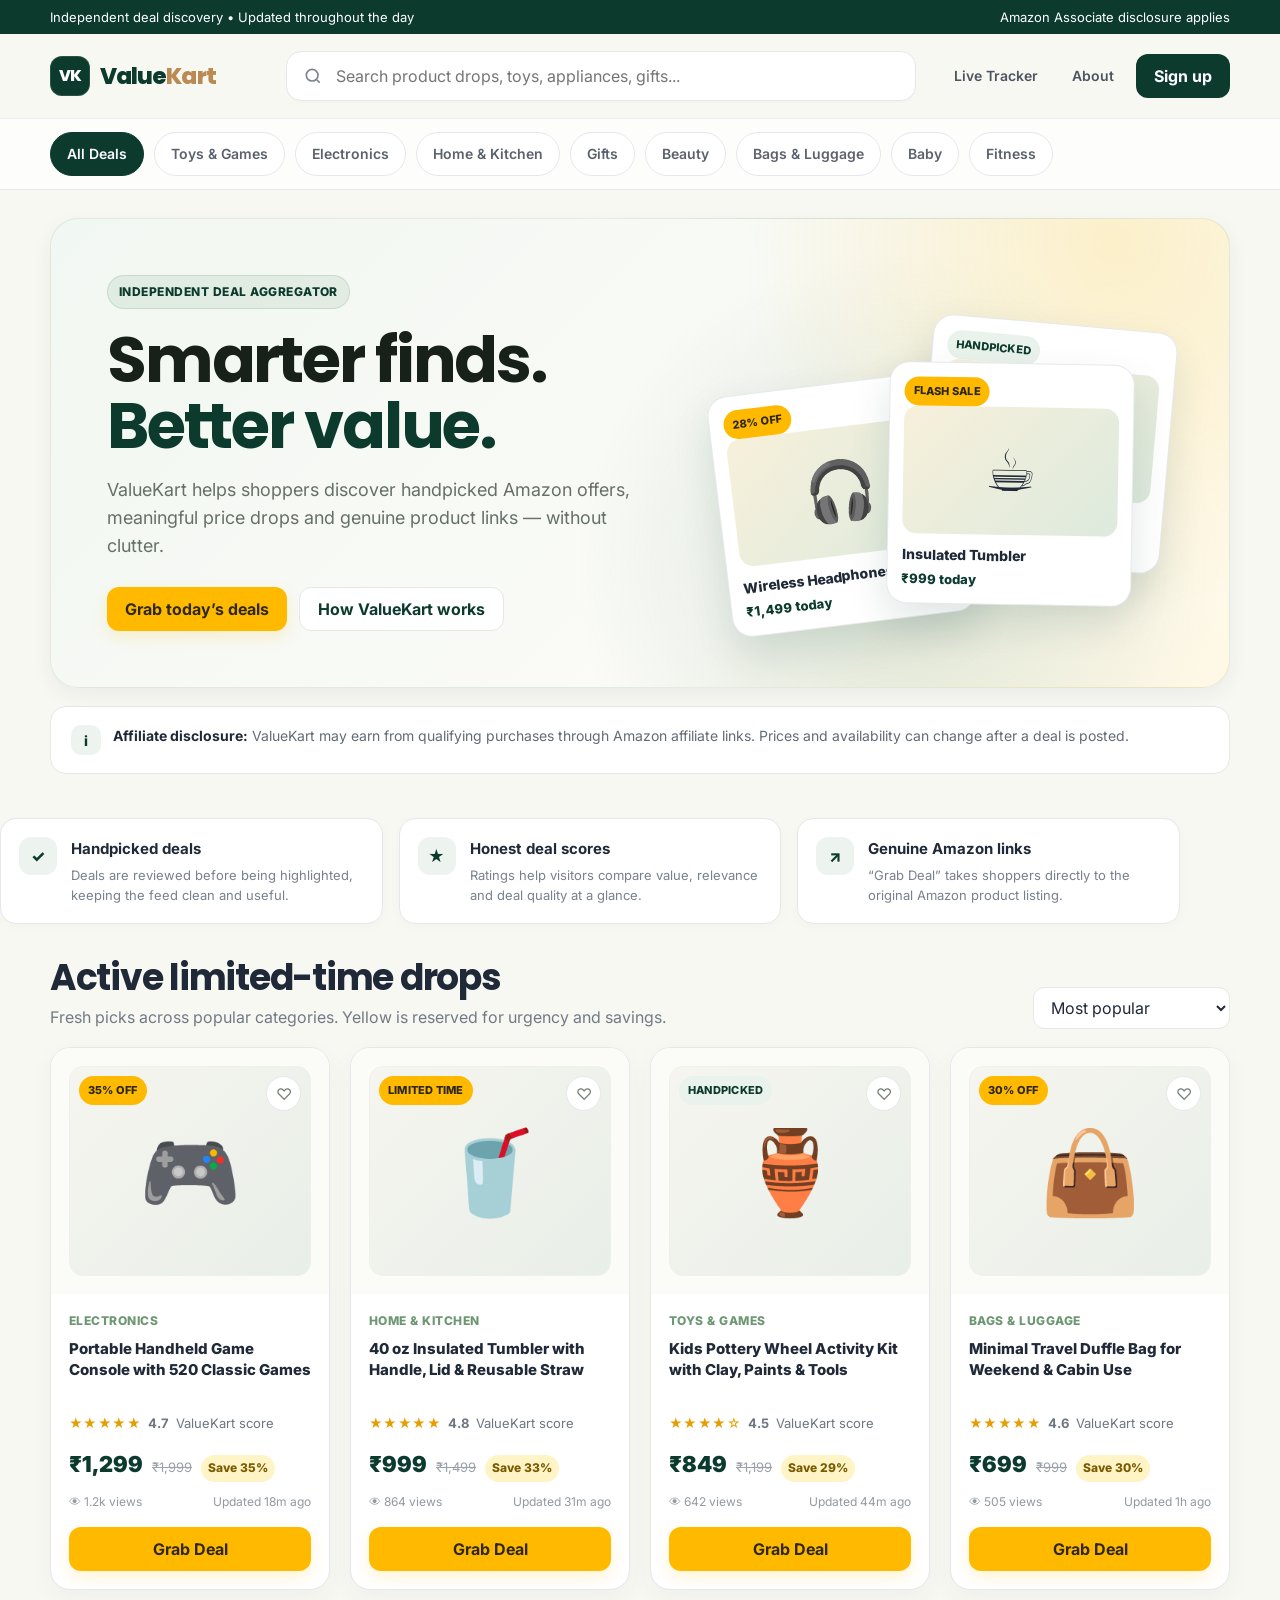
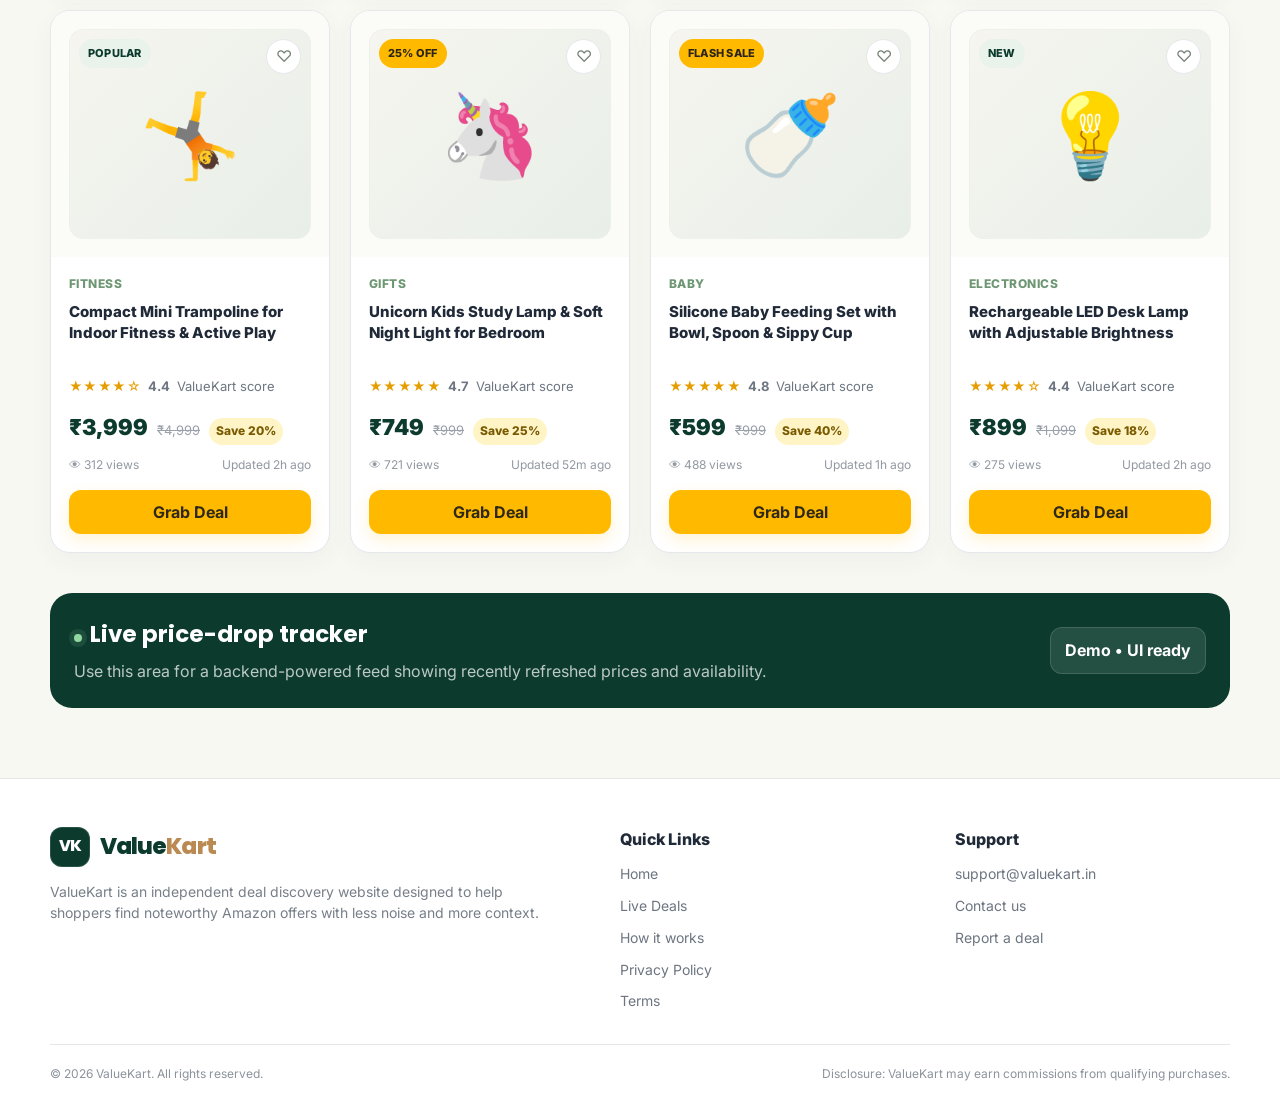
==== index.html @ 0e27daf6 "Add files via upload" ====
<!doctype html>
<html lang="en">
<head>
  <meta charset="utf-8" />
  <meta name="viewport" content="width=device-width, initial-scale=1" />
  <meta name="description" content="ValueKart surfaces handpicked Amazon deals, genuine links and clean price-drop discovery." />
  <title>ValueKart — Handpicked Amazon Deals</title>
  <link rel="stylesheet" href="styles.css" />
</head>
<body>
  <div class="topbar">
    <div class="container topbar-inner">
      <span>Independent deal discovery • Updated throughout the day</span>
      <span class="desktop-only">Amazon Associate disclosure applies</span>
    </div>
  </div>

  <header class="site-header">
    <div class="container header-main">
      <a class="logo" href="index.html" aria-label="ValueKart home">
        <span class="logo-mark">VK</span>
        <span class="logo-text">Value<span>Kart</span></span>
      </a>

      <div class="search-wrap">
        <svg width="20" height="20" viewBox="0 0 24 24" fill="none" stroke="currentColor" stroke-width="2"><circle cx="11" cy="11" r="7"></circle><path d="m20 20-3.5-3.5"></path></svg>
        <input id="dealSearch" class="search-input" placeholder="Search product drops, toys, appliances, gifts..." aria-label="Search deals" />
      </div>

      <nav class="header-actions" aria-label="Primary">
        <a class="nav-link" href="#deals">Live Tracker</a>
        <a class="nav-link" href="#footer">About</a>
        <button class="btn btn-primary" data-toast="Account features can be connected to your backend later.">Sign up</button>
      </nav>
    </div>

    <div class="category-strip">
      <div class="container category-scroll" id="categoryStrip">
        <button class="category-chip active" data-category="all">All Deals</button>
        <button class="category-chip" data-category="toys">Toys & Games</button>
        <button class="category-chip" data-category="electronics">Electronics</button>
        <button class="category-chip" data-category="home">Home & Kitchen</button>
        <button class="category-chip" data-category="gifts">Gifts</button>
        <button class="category-chip" data-category="beauty">Beauty</button>
        <button class="category-chip" data-category="bags">Bags & Luggage</button>
        <button class="category-chip" data-category="baby">Baby</button>
        <button class="category-chip" data-category="fitness">Fitness</button>
      </div>
    </div>
  </header>

  <main>
    <section class="hero">
      <div class="container">
        <div class="hero-card">
          <div>
            <span class="eyebrow">Independent deal aggregator</span>
            <h1>Smarter finds. <span class="accent-word">Better value.</span></h1>
            <p>ValueKart helps shoppers discover handpicked Amazon offers, meaningful price drops and genuine product links — without clutter.</p>
            <div class="hero-actions">
              <a class="btn btn-accent" href="#deals">Grab today’s deals</a>
              <a class="btn btn-outline" href="#how">How ValueKart works</a>
            </div>
          </div>
          <div class="hero-visual" aria-hidden="true">
            <div class="deal-stack">
              <div class="mini-card"><span class="badge badge-accent">28% off</span><div class="mini-art">🎧</div><div class="mini-title">Wireless Headphones</div><div class="mini-price">₹1,499 today</div></div>
              <div class="mini-card"><span class="badge badge-green">Handpicked</span><div class="mini-art">🧸</div><div class="mini-title">Kids Activity Toy</div><div class="mini-price">₹799 today</div></div>
              <div class="mini-card"><span class="badge badge-accent">Flash Sale</span><div class="mini-art">☕</div><div class="mini-title">Insulated Tumbler</div><div class="mini-price">₹999 today</div></div>
            </div>
          </div>
        </div>

        <div class="disclosure">
          <div class="disclosure-icon">i</div>
          <div><strong>Affiliate disclosure:</strong> ValueKart may earn from qualifying purchases through Amazon affiliate links. Prices and availability can change after a deal is posted.</div>
        </div>
      </div>
    </section>

    <section id="how" class="container trust-grid">
      <article class="trust-card"><div class="trust-icon">✓</div><div><h3>Handpicked deals</h3><p>Deals are reviewed before being highlighted, keeping the feed clean and useful.</p></div></article>
      <article class="trust-card"><div class="trust-icon">★</div><div><h3>Honest deal scores</h3><p>Ratings help visitors compare value, relevance and deal quality at a glance.</p></div></article>
      <article class="trust-card"><div class="trust-icon">↗</div><div><h3>Genuine Amazon links</h3><p>“Grab Deal” takes shoppers directly to the original Amazon product listing.</p></div></article>
    </section>

    <section id="deals" class="container">
      <div class="section-head">
        <div><h2 class="section-title">Active limited-time drops</h2><p class="section-subtitle">Fresh picks across popular categories. Yellow is reserved for urgency and savings.</p></div>
        <div class="toolbar">
          <select id="sortDeals" class="select" aria-label="Sort deals">
            <option value="popular">Most popular</option>
            <option value="discount">Biggest discount</option>
            <option value="low">Price: low to high</option>
          </select>
        </div>
      </div>

      <div class="deals-grid" id="dealGrid">
        <article class="deal-card" data-title="Portable Handheld Game Console 520 Games" data-category="electronics toys" data-price="1299" data-discount="35" data-popular="99">
          <div class="card-media"><div class="product-art">🎮</div><div class="card-badges"><span class="badge badge-accent">35% off</span></div><button class="favorite" aria-label="Save deal">♡</button></div>
          <div class="card-body"><span class="card-category">Electronics</span><div class="card-title">Portable Handheld Game Console with 520 Classic Games</div><div class="rating"><span class="stars">★★★★★</span><strong>4.7</strong><span>ValueKart score</span></div><div class="price-row"><span class="price">₹1,299</span><span class="mrp">₹1,999</span><span class="discount">Save 35%</span></div><div class="meta-row"><span>👁 1.2k views</span><span>Updated 18m ago</span></div><a class="btn btn-accent" href="deal.html?product=console">Grab Deal</a></div>
        </article>

        <article class="deal-card" data-title="40 oz Insulated Tumbler with Straw" data-category="home gifts" data-price="999" data-discount="33" data-popular="92">
          <div class="card-media"><div class="product-art">🥤</div><div class="card-badges"><span class="badge badge-accent">Limited Time</span></div><button class="favorite" aria-label="Save deal">♡</button></div>
          <div class="card-body"><span class="card-category">Home & Kitchen</span><div class="card-title">40 oz Insulated Tumbler with Handle, Lid & Reusable Straw</div><div class="rating"><span class="stars">★★★★★</span><strong>4.8</strong><span>ValueKart score</span></div><div class="price-row"><span class="price">₹999</span><span class="mrp">₹1,499</span><span class="discount">Save 33%</span></div><div class="meta-row"><span>👁 864 views</span><span>Updated 31m ago</span></div><a class="btn btn-accent" href="deal.html?product=tumbler">Grab Deal</a></div>
        </article>

        <article class="deal-card" data-title="Kids Pottery Wheel Activity Kit" data-category="toys gifts" data-price="849" data-discount="29" data-popular="88">
          <div class="card-media"><div class="product-art">🏺</div><div class="card-badges"><span class="badge badge-green">Handpicked</span></div><button class="favorite" aria-label="Save deal">♡</button></div>
          <div class="card-body"><span class="card-category">Toys & Games</span><div class="card-title">Kids Pottery Wheel Activity Kit with Clay, Paints & Tools</div><div class="rating"><span class="stars">★★★★☆</span><strong>4.5</strong><span>ValueKart score</span></div><div class="price-row"><span class="price">₹849</span><span class="mrp">₹1,199</span><span class="discount">Save 29%</span></div><div class="meta-row"><span>👁 642 views</span><span>Updated 44m ago</span></div><a class="btn btn-accent" href="deal.html?product=pottery">Grab Deal</a></div>
        </article>

        <article class="deal-card" data-title="Travel Duffle Bag Weekend Cabin Bag" data-category="bags gifts" data-price="699" data-discount="30" data-popular="81">
          <div class="card-media"><div class="product-art">👜</div><div class="card-badges"><span class="badge badge-accent">30% off</span></div><button class="favorite" aria-label="Save deal">♡</button></div>
          <div class="card-body"><span class="card-category">Bags & Luggage</span><div class="card-title">Minimal Travel Duffle Bag for Weekend & Cabin Use</div><div class="rating"><span class="stars">★★★★★</span><strong>4.6</strong><span>ValueKart score</span></div><div class="price-row"><span class="price">₹699</span><span class="mrp">₹999</span><span class="discount">Save 30%</span></div><div class="meta-row"><span>👁 505 views</span><span>Updated 1h ago</span></div><a class="btn btn-accent" href="deal.html?product=bag">Grab Deal</a></div>
        </article>

        <article class="deal-card" data-title="Mini Trampoline Fitness Jump" data-category="fitness toys" data-price="3999" data-discount="20" data-popular="75">
          <div class="card-media"><div class="product-art">🤸</div><div class="card-badges"><span class="badge badge-green">Popular</span></div><button class="favorite" aria-label="Save deal">♡</button></div>
          <div class="card-body"><span class="card-category">Fitness</span><div class="card-title">Compact Mini Trampoline for Indoor Fitness & Active Play</div><div class="rating"><span class="stars">★★★★☆</span><strong>4.4</strong><span>ValueKart score</span></div><div class="price-row"><span class="price">₹3,999</span><span class="mrp">₹4,999</span><span class="discount">Save 20%</span></div><div class="meta-row"><span>👁 312 views</span><span>Updated 2h ago</span></div><a class="btn btn-accent" href="deal.html?product=trampoline">Grab Deal</a></div>
        </article>

        <article class="deal-card" data-title="Unicorn Study Lamp Night Light" data-category="toys gifts home" data-price="749" data-discount="25" data-popular="87">
          <div class="card-media"><div class="product-art">🦄</div><div class="card-badges"><span class="badge badge-accent">25% off</span></div><button class="favorite" aria-label="Save deal">♡</button></div>
          <div class="card-body"><span class="card-category">Gifts</span><div class="card-title">Unicorn Kids Study Lamp & Soft Night Light for Bedroom</div><div class="rating"><span class="stars">★★★★★</span><strong>4.7</strong><span>ValueKart score</span></div><div class="price-row"><span class="price">₹749</span><span class="mrp">₹999</span><span class="discount">Save 25%</span></div><div class="meta-row"><span>👁 721 views</span><span>Updated 52m ago</span></div><a class="btn btn-accent" href="deal.html?product=lamp">Grab Deal</a></div>
        </article>

        <article class="deal-card" data-title="Baby Feeding Set Silicone" data-category="baby home" data-price="599" data-discount="40" data-popular="84">
          <div class="card-media"><div class="product-art">🍼</div><div class="card-badges"><span class="badge badge-accent">Flash Sale</span></div><button class="favorite" aria-label="Save deal">♡</button></div>
          <div class="card-body"><span class="card-category">Baby</span><div class="card-title">Silicone Baby Feeding Set with Bowl, Spoon & Sippy Cup</div><div class="rating"><span class="stars">★★★★★</span><strong>4.8</strong><span>ValueKart score</span></div><div class="price-row"><span class="price">₹599</span><span class="mrp">₹999</span><span class="discount">Save 40%</span></div><div class="meta-row"><span>👁 488 views</span><span>Updated 1h ago</span></div><a class="btn btn-accent" href="deal.html?product=baby">Grab Deal</a></div>
        </article>

        <article class="deal-card" data-title="Rechargeable Desk Lamp" data-category="electronics home" data-price="899" data-discount="18" data-popular="69">
          <div class="card-media"><div class="product-art">💡</div><div class="card-badges"><span class="badge badge-green">New</span></div><button class="favorite" aria-label="Save deal">♡</button></div>
          <div class="card-body"><span class="card-category">Electronics</span><div class="card-title">Rechargeable LED Desk Lamp with Adjustable Brightness</div><div class="rating"><span class="stars">★★★★☆</span><strong>4.4</strong><span>ValueKart score</span></div><div class="price-row"><span class="price">₹899</span><span class="mrp">₹1,099</span><span class="discount">Save 18%</span></div><div class="meta-row"><span>👁 275 views</span><span>Updated 2h ago</span></div><a class="btn btn-accent" href="deal.html?product=lamp2">Grab Deal</a></div>
        </article>
      </div>

      <div id="emptyState" style="display:none;padding:42px 0;text-align:center;color:#7a838e;">No matching deals found. Try a different keyword or category.</div>

      <div class="live-strip">
        <div><h3><span class="pulse"></span>Live price-drop tracker</h3><p>Use this area for a backend-powered feed showing recently refreshed prices and availability.</p></div>
        <span class="live-pill">Demo • UI ready</span>
      </div>
    </section>
  </main>

  <footer id="footer">
    <div class="container">
      <div class="footer-grid">
        <div><a class="logo" href="index.html"><span class="logo-mark">VK</span><span class="logo-text">Value<span>Kart</span></span></a><p class="footer-copy">ValueKart is an independent deal discovery website designed to help shoppers find noteworthy Amazon offers with less noise and more context.</p></div>
        <div><div class="footer-title">Quick Links</div><div class="footer-links"><a href="index.html">Home</a><a href="#deals">Live Deals</a><a href="#how">How it works</a><a href="#">Privacy Policy</a><a href="#">Terms</a></div></div>
        <div><div class="footer-title">Support</div><div class="footer-links"><a href="mailto:support@valuekart.in">support@valuekart.in</a><a href="#">Contact us</a><a href="#">Report a deal</a></div></div>
      </div>
      <div class="footer-bottom"><span>© 2026 ValueKart. All rights reserved.</span><span>Disclosure: ValueKart may earn commissions from qualifying purchases.</span></div>
    </div>
  </footer>

  <div class="toast" id="toast"></div>
  <script src="script.js"></script>
</body>
</html>
---- styles.css ----
@import url('https://fonts.googleapis.com/css2?family=Inter:wght@400;500;600;700&family=Poppins:wght@600;700;800&display=swap');

:root {
  --primary: #0C3B2E;
  --secondary: #6D9773;
  --accent: #FFBA00;
  --support: #BB8A52;
  --bg: #F8F8F3;
  --card: #FFFFFF;
  --text: #1F2937;
  --muted: #667085;
  --border: #E5E7EB;
  --shadow: 0 14px 36px rgba(12,59,46,.08);
  --shadow-sm: 0 7px 20px rgba(12,59,46,.06);
  --radius: 16px;
  --button-radius: 12px;
}

* { box-sizing: border-box; }
html { scroll-behavior: smooth; }
body {
  margin: 0;
  background: var(--bg);
  color: var(--text);
  font-family: Inter, system-ui, -apple-system, BlinkMacSystemFont, "Segoe UI", sans-serif;
  line-height: 1.55;
}

img { max-width: 100%; display: block; }
a { color: inherit; text-decoration: none; }
button, input, select { font: inherit; }

.container { width: min(1180px, calc(100% - 40px)); margin: 0 auto; }

.topbar {
  background: var(--primary);
  color: white;
  font-size: 13px;
}
.topbar-inner { min-height: 34px; display: flex; align-items: center; justify-content: space-between; gap: 16px; }
.topbar a { opacity: .9; }

.site-header {
  position: sticky;
  top: 0;
  z-index: 40;
  background: rgba(248,248,243,.93);
  backdrop-filter: blur(16px);
  border-bottom: 1px solid rgba(229,231,235,.85);
}
.header-main {
  min-height: 84px;
  display: grid;
  grid-template-columns: 210px 1fr auto;
  gap: 26px;
  align-items: center;
}
.logo { display: inline-flex; align-items: center; gap: 10px; }
.logo-mark {
  width: 40px; height: 40px; border-radius: 12px; background: var(--primary); color: white;
  display: grid; place-items: center; font-family: Poppins, sans-serif; font-weight: 800; letter-spacing: -.04em;
  box-shadow: inset 0 0 0 1px rgba(255,255,255,.12);
}
.logo-text { font: 800 23px/1 Poppins, sans-serif; color: var(--primary); letter-spacing: -.04em; }
.logo-text span { color: var(--support); }

.search-wrap { position: relative; }
.search-wrap svg { position: absolute; left: 17px; top: 50%; transform: translateY(-50%); color: #7c838d; }
.search-input {
  width: 100%; height: 50px; border: 1px solid var(--border); border-radius: 15px; background: #fff;
  padding: 0 18px 0 49px; outline: none; color: var(--text); transition: .2s ease;
  box-shadow: 0 2px 0 rgba(12,59,46,.01);
}
.search-input:focus { border-color: rgba(109,151,115,.65); box-shadow: 0 0 0 4px rgba(109,151,115,.12); }
.header-actions { display: flex; align-items: center; gap: 10px; }
.nav-link { padding: 10px 12px; color: #4d5561; font-weight: 600; font-size: 14px; border-radius: 10px; }
.nav-link:hover { background: white; color: var(--primary); }
.btn { border: 0; cursor: pointer; border-radius: var(--button-radius); min-height: 44px; padding: 0 18px; font-weight: 700; display: inline-flex; align-items: center; justify-content: center; gap: 9px; transition: .2s ease; }
.btn-primary { background: var(--primary); color: white; }
.btn-primary:hover { transform: translateY(-1px); background: #082f24; }
.btn-accent { background: var(--accent); color: #2f2817; box-shadow: 0 6px 16px rgba(255,186,0,.18); }
.btn-accent:hover { transform: translateY(-1px); filter: brightness(.98); }
.btn-soft { background: #eef3ef; color: var(--primary); }
.btn-outline { background: white; color: var(--primary); border: 1px solid var(--border); }

.category-strip { border-top: 1px solid rgba(229,231,235,.65); background: rgba(255,255,255,.7); }
.category-scroll { display: flex; gap: 10px; overflow-x: auto; padding: 13px 0; scrollbar-width: none; }
.category-scroll::-webkit-scrollbar { display: none; }
.category-chip {
  white-space: nowrap; border: 1px solid var(--border); background: white; color: #5b626d;
  padding: 10px 16px; border-radius: 999px; font-weight: 600; font-size: 14px;
}
.category-chip.active, .category-chip:hover { background: var(--primary); color: white; border-color: var(--primary); }

main { padding-bottom: 70px; }
.hero { padding: 28px 0 18px; }
.hero-card {
  position: relative; overflow: hidden; border-radius: 28px; min-height: 390px; padding: 56px;
  display: grid; grid-template-columns: 1.06fr .94fr; gap: 50px; align-items: center;
  background:
    radial-gradient(circle at 90% 5%, rgba(255,186,0,.18), transparent 32%),
    radial-gradient(circle at 72% 75%, rgba(109,151,115,.22), transparent 35%),
    linear-gradient(135deg, #f1f7f2 0%, #fbfbf7 65%, #fff8e5 100%);
  border: 1px solid rgba(109,151,115,.15);
  box-shadow: var(--shadow-sm);
}
.eyebrow { display: inline-flex; align-items: center; gap: 8px; color: var(--primary); background: rgba(109,151,115,.13); border: 1px solid rgba(109,151,115,.22); padding: 7px 11px; border-radius: 999px; font-weight: 800; font-size: 12px; letter-spacing: .04em; text-transform: uppercase; }
.hero h1, .detail-title, .section-title { font-family: Poppins, sans-serif; letter-spacing: -.035em; }
.hero h1 { font-size: clamp(38px, 5vw, 66px); line-height: 1.02; margin: 18px 0 18px; color: #172019; }
.hero h1 .accent-word { color: var(--primary); }
.hero p { max-width: 660px; font-size: 18px; color: #667069; margin: 0; }
.hero-actions { display: flex; gap: 12px; margin-top: 28px; flex-wrap: wrap; }
.hero-visual { position: relative; min-height: 280px; }
.deal-stack { position: absolute; inset: 10px 0 0 20px; }
.mini-card {
  position: absolute; width: 245px; background: white; border-radius: 20px; padding: 14px; box-shadow: 0 18px 40px rgba(12,59,46,.12); border: 1px solid rgba(229,231,235,.9);
}
.mini-card:nth-child(1) { transform: rotate(-7deg); left: 4px; top: 60px; }
.mini-card:nth-child(2) { transform: rotate(5deg); right: 4px; top: 0; }
.mini-card:nth-child(3) { transform: rotate(1deg); right: 40px; bottom: -12px; }
.mini-art { height: 128px; border-radius: 14px; background: linear-gradient(135deg,#f7f0db,#ddeadd); display: grid; place-items: center; font-size: 58px; }
.mini-title { font-weight: 800; margin: 10px 0 3px; font-size: 14px; }
.mini-price { font-size: 13px; color: var(--primary); font-weight: 800; }
.badge { display: inline-flex; align-items: center; justify-content: center; border-radius: 999px; padding: 6px 9px; font-size: 11px; font-weight: 800; text-transform: uppercase; letter-spacing: .02em; }
.badge-accent { background: var(--accent); color: #2d2616; }
.badge-green { background: #e9f2eb; color: var(--primary); }
.badge-brown { background: #f4eadf; color: #744c24; }

.disclosure { margin-top: 18px; border: 1px solid var(--border); background: #fff; border-radius: var(--radius); padding: 18px 20px; display: flex; gap: 12px; align-items: flex-start; color: #626b76; font-size: 14px; }
.disclosure strong { color: var(--text); }
.disclosure-icon { flex: 0 0 30px; width: 30px; height: 30px; border-radius: 10px; display: grid; place-items: center; background: #edf3ee; color: var(--primary); font-weight: 800; }

.trust-grid { display: grid; grid-template-columns: repeat(3,1fr); gap: 16px; margin: 26px 0 30px; }
.trust-card { background: #fff; border: 1px solid var(--border); border-radius: var(--radius); padding: 18px; display: flex; gap: 14px; align-items: flex-start; box-shadow: 0 3px 12px rgba(12,59,46,.025); }
.trust-icon { width: 38px; height: 38px; border-radius: 12px; background: #edf3ee; color: var(--primary); display: grid; place-items: center; flex: 0 0 38px; font-weight: 800; }
.trust-card h3 { margin: 0 0 4px; font-size: 15px; }
.trust-card p { margin: 0; color: #78818d; font-size: 13px; }

.section-head { display: flex; align-items: flex-end; justify-content: space-between; gap: 20px; margin: 34px 0 18px; }
.section-title { margin: 0; font-size: clamp(27px,3vw,36px); line-height: 1.1; }
.section-subtitle { margin: 7px 0 0; color: #717a85; }
.toolbar { display: flex; gap: 10px; align-items: center; flex-wrap: wrap; }
.select { height: 42px; border: 1px solid var(--border); background: #fff; color: var(--text); border-radius: 11px; padding: 0 34px 0 13px; }

.deals-grid { display: grid; grid-template-columns: repeat(4, minmax(0,1fr)); gap: 20px; }
.deal-card { background: #fff; border: 1px solid var(--border); border-radius: 20px; overflow: hidden; box-shadow: 0 8px 24px rgba(12,59,46,.045); transition: .2s ease; display: flex; flex-direction: column; }
.deal-card:hover { transform: translateY(-4px); box-shadow: var(--shadow); }
.card-media { position: relative; padding: 18px; background: #fbfbf8; }
.product-art { height: 210px; border-radius: 14px; display: grid; place-items: center; font-size: 82px; background: linear-gradient(135deg,#f6f5ef,#e8efe8); border: 1px solid #eef0ea; }
.card-badges { position: absolute; left: 28px; top: 28px; display: flex; gap: 7px; }
.favorite { position: absolute; right: 28px; top: 28px; width: 35px; height: 35px; background: white; border: 1px solid var(--border); border-radius: 999px; display: grid; place-items: center; cursor: pointer; color: #748076; }
.favorite.active { color: #a44; background: #fff8f8; }
.card-body { padding: 18px; display: flex; flex-direction: column; flex: 1; }
.card-category { color: var(--secondary); font-size: 12px; font-weight: 800; text-transform: uppercase; letter-spacing: .04em; }
.card-title { font-weight: 800; font-size: 15px; line-height: 1.4; margin: 7px 0 12px; min-height: 63px; }
.rating { display: flex; gap: 7px; align-items: center; color: #6d7681; font-size: 13px; }
.stars { color: #e59d00; letter-spacing: .03em; }
.price-row { display: flex; align-items: baseline; gap: 9px; margin-top: 14px; }
.price { font-size: 22px; font-weight: 900; color: var(--primary); }
.mrp { text-decoration: line-through; color: #9aa1aa; font-size: 13px; }
.discount { color: #7a5a00; font-weight: 800; font-size: 12px; background: #fff4c5; padding: 4px 7px; border-radius: 999px; }
.meta-row { display: flex; align-items: center; justify-content: space-between; color: #9299a2; font-size: 12px; margin: 11px 0 16px; }
.card-body .btn { margin-top: auto; width: 100%; }

.live-strip { margin-top: 40px; border-radius: 22px; padding: 24px; background: var(--primary); color: white; display: grid; grid-template-columns: 1fr auto; gap: 20px; align-items: center; }
.live-strip h3 { margin: 0 0 6px; font-family: Poppins, sans-serif; font-size: 23px; }
.live-strip p { margin: 0; color: rgba(255,255,255,.72); }
.live-pill { background: rgba(255,255,255,.1); border: 1px solid rgba(255,255,255,.14); padding: 10px 14px; border-radius: 12px; font-weight: 700; }
.pulse { display:inline-block; width: 8px; height: 8px; border-radius:50%; background:#92d7a1; margin-right:8px; box-shadow: 0 0 0 5px rgba(146,215,161,.12); }

footer { background: #fff; border-top: 1px solid var(--border); padding: 48px 0 28px; }
.footer-grid { display: grid; grid-template-columns: 1.3fr .7fr .7fr; gap: 60px; }
.footer-copy { color: #777f89; font-size: 14px; max-width: 550px; }
.footer-title { font-weight: 800; margin-bottom: 12px; }
.footer-links { display: grid; gap: 10px; color: #6c7580; font-size: 14px; }
.footer-bottom { border-top: 1px solid var(--border); margin-top: 32px; padding-top: 20px; color: #8c939c; font-size: 12px; display:flex; justify-content:space-between; gap: 20px; flex-wrap:wrap; }

/* Detail page */
.breadcrumbs { padding: 24px 0 8px; color:#7b848f; font-size:13px; }
.detail-layout { display: grid; grid-template-columns: minmax(0,.94fr) minmax(0,1.06fr); gap: 50px; align-items: start; padding: 20px 0 50px; }
.detail-gallery { background:#fff; border:1px solid var(--border); border-radius:24px; padding:24px; box-shadow: var(--shadow-sm); position: sticky; top: 112px; }
.detail-art { height: 500px; border-radius: 18px; display:grid; place-items:center; font-size:150px; background: linear-gradient(135deg,#f5f1e6,#e4eee4); }
.thumb-row { display:flex; gap:10px; margin-top:12px; }
.thumb { width:70px; height:70px; border-radius:12px; background:#f6f7f3; border:1px solid var(--border); display:grid; place-items:center; font-size:28px; cursor:pointer; }
.thumb.active { border-color:var(--secondary); box-shadow: 0 0 0 3px rgba(109,151,115,.12); }
.detail-meta { color:#7f8791; font-size:13px; display:flex; gap:14px; flex-wrap:wrap; }
.detail-title { font-size: clamp(34px,4.2vw,54px); line-height:1.08; margin:12px 0 14px; }
.detail-rating { display:flex; align-items:center; gap:10px; padding-bottom:18px; border-bottom:1px solid var(--border); }
.price-box { margin:22px 0; padding:20px; border-radius:16px; background:#fff; border:1px solid var(--border); }
.price-main { display:flex; gap:12px; align-items:baseline; flex-wrap:wrap; }
.price-main .price { font-size:32px; }
.deal-note { margin-top:10px; color:#6a737e; font-size:14px; }
.detail-actions { display:grid; grid-template-columns:1fr 54px; gap:12px; }
.detail-actions .btn { min-height:54px; font-size:16px; }
.share-row { display:flex; gap:10px; flex-wrap:wrap; margin-top:18px; }
.share-btn { border:1px solid var(--border); background:#fff; border-radius:999px; padding:9px 13px; cursor:pointer; font-weight:700; color:#59626d; }
.share-btn:hover { border-color:#cbd2d8; color:var(--primary); }
.detail-trust { display:grid; grid-template-columns:repeat(3,1fr); gap:10px; margin-top:22px; }
.detail-trust > div { border:1px solid var(--border); border-radius:14px; padding:13px; background:#fff; font-size:13px; font-weight:700; color:#4f5b55; }
.detail-description { margin-top:30px; padding-top:24px; border-top:1px solid var(--border); }
.detail-description h3 { font-family:Poppins,sans-serif; margin:0 0 10px; }
.detail-description ul { padding-left:20px; color:#5e6772; }

.toast { position: fixed; left:50%; bottom:26px; transform:translate(-50%,20px); background:#15251f; color:#fff; padding:12px 16px; border-radius:12px; opacity:0; pointer-events:none; transition:.25s ease; z-index:90; box-shadow:var(--shadow); font-size:14px; }
.toast.show { opacity:1; transform:translate(-50%,0); }

@media (max-width: 1000px) {
  .header-main { grid-template-columns: 180px 1fr; }
  .header-actions { grid-column: 1 / -1; justify-content:flex-end; display:none; }
  .hero-card { grid-template-columns:1fr; padding:42px; }
  .hero-visual { min-height:250px; }
  .deals-grid { grid-template-columns:repeat(2,1fr); }
  .detail-layout { grid-template-columns:1fr; }
  .detail-gallery { position:static; }
}
@media (max-width: 720px) {
  .container { width:min(100% - 24px,1180px); }
  .topbar-inner { justify-content:center; text-align:center; }
  .topbar .desktop-only { display:none; }
  .header-main { grid-template-columns:1fr; gap:12px; padding:14px 0; }
  .logo { justify-content:center; }
  .hero-card { padding:28px 22px; border-radius:22px; }
  .hero h1 { font-size:42px; }
  .hero p { font-size:16px; }
  .hero-visual { min-height:320px; }
  .mini-card { width:210px; }
  .mini-card:nth-child(1) { left:0; top:90px; }
  .mini-card:nth-child(2) { right:0; }
  .mini-card:nth-child(3) { right:14px; bottom:0; }
  .trust-grid { grid-template-columns:1fr; }
  .section-head { align-items:flex-start; flex-direction:column; }
  .deals-grid { grid-template-columns:1fr; }
  .live-strip { grid-template-columns:1fr; }
  .footer-grid { grid-template-columns:1fr; gap:28px; }
  .detail-art { height:360px; font-size:110px; }
  .detail-title { font-size:38px; }
  .detail-trust { grid-template-columns:1fr; }
}
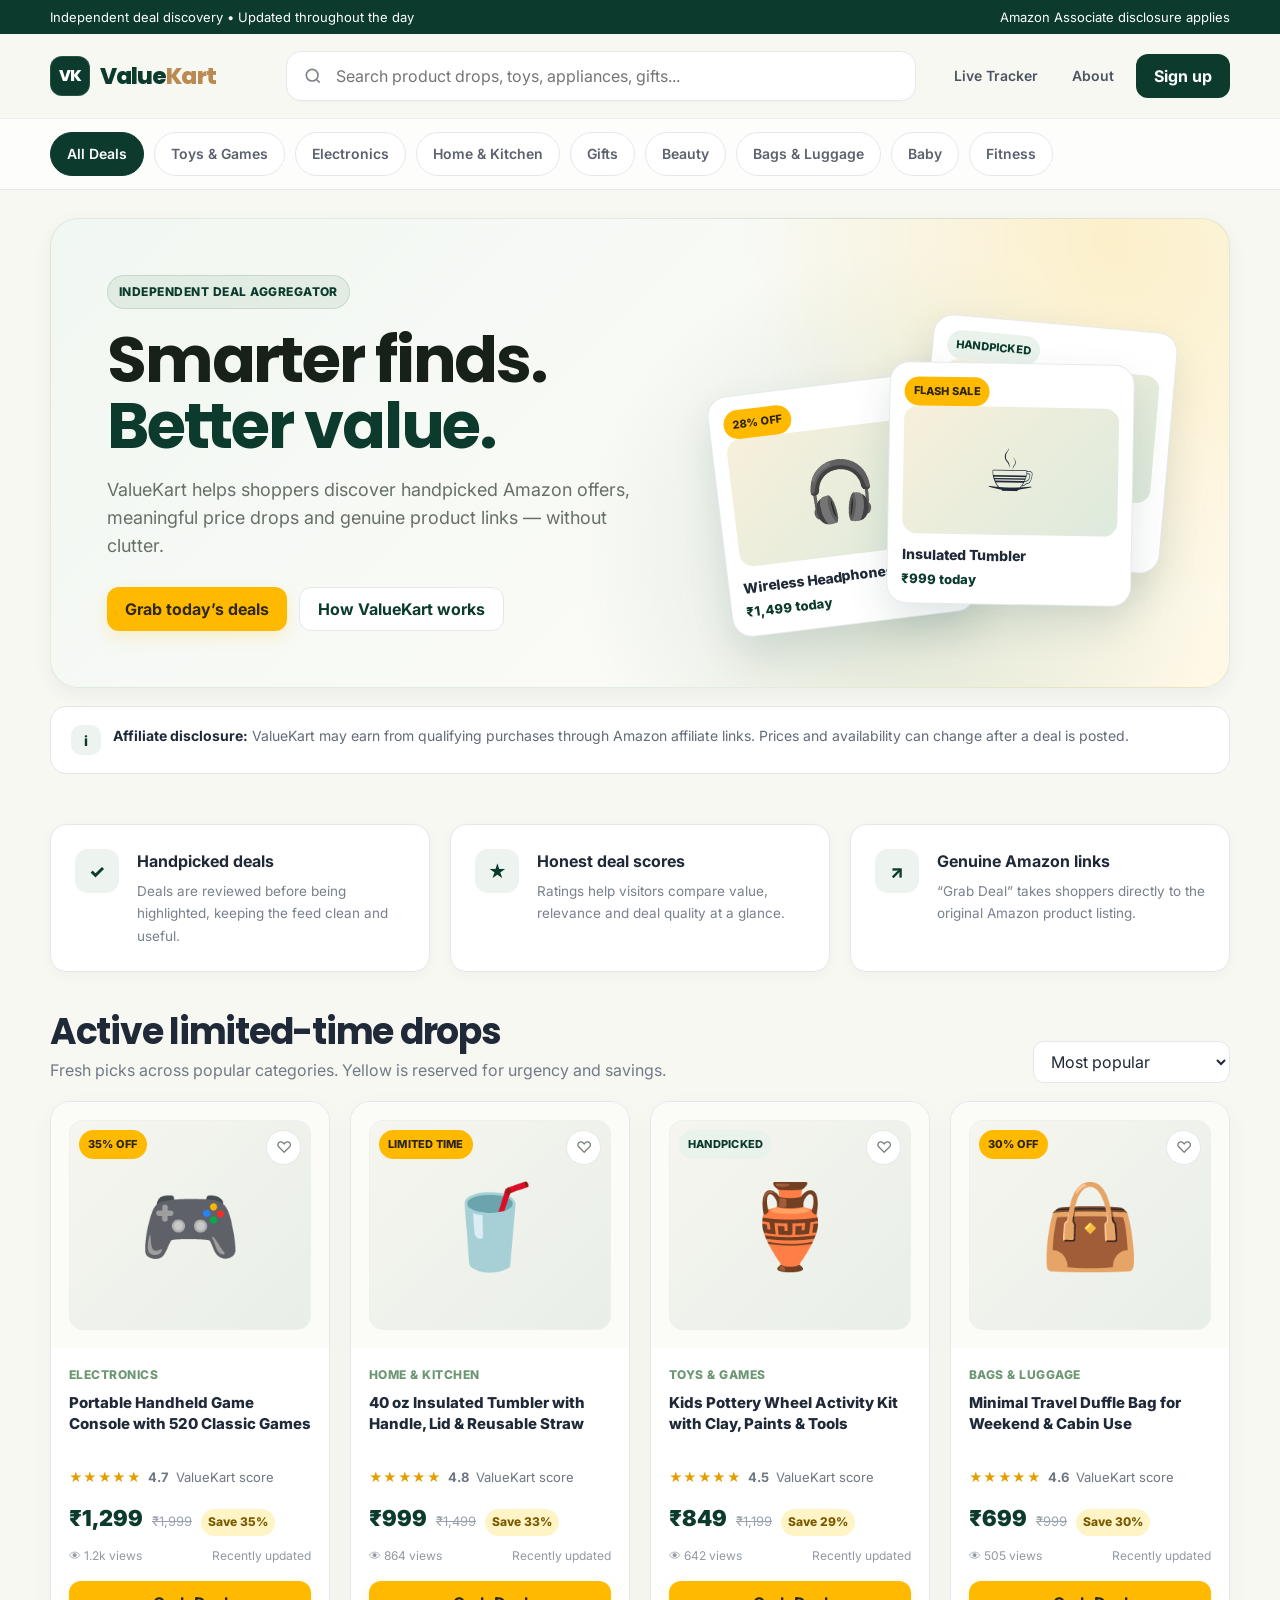
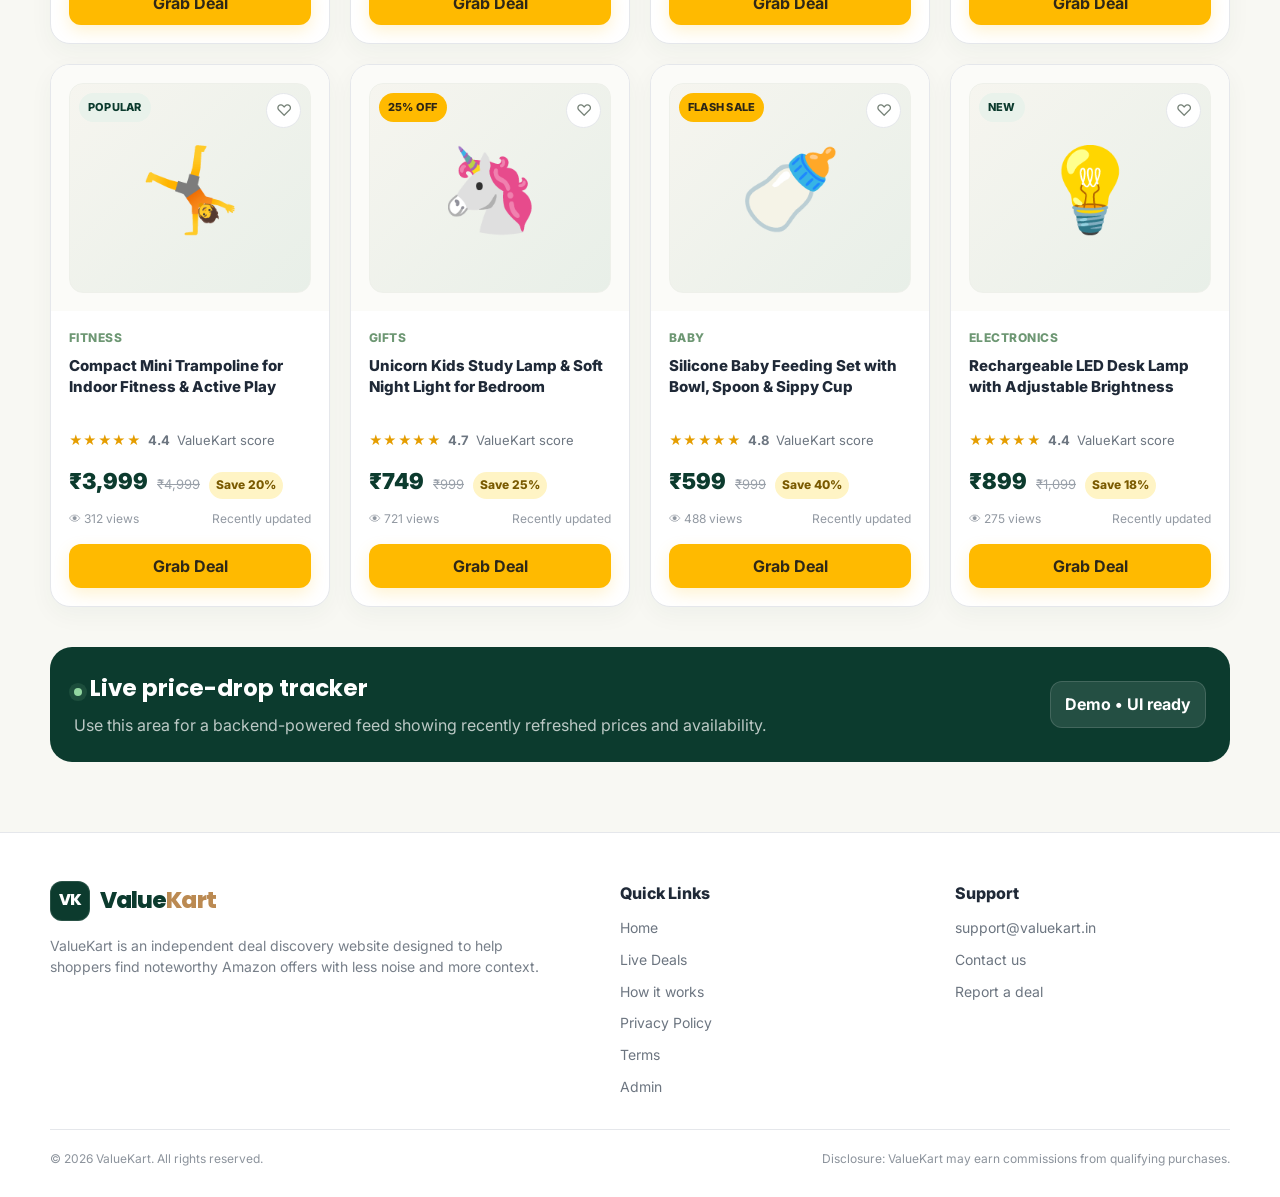
==== commit 3b0f5c06: "Add files via upload" ====
--- a/index.html
+++ b/index.html
@@ -37,14 +37,6 @@
     <div class="category-strip">
       <div class="container category-scroll" id="categoryStrip">
         <button class="category-chip active" data-category="all">All Deals</button>
-        <button class="category-chip" data-category="toys">Toys & Games</button>
-        <button class="category-chip" data-category="electronics">Electronics</button>
-        <button class="category-chip" data-category="home">Home & Kitchen</button>
-        <button class="category-chip" data-category="gifts">Gifts</button>
-        <button class="category-chip" data-category="beauty">Beauty</button>
-        <button class="category-chip" data-category="bags">Bags & Luggage</button>
-        <button class="category-chip" data-category="baby">Baby</button>
-        <button class="category-chip" data-category="fitness">Fitness</button>
       </div>
     </div>
   </header>
@@ -96,47 +88,8 @@
         </div>
       </div>
 
-      <div class="deals-grid" id="dealGrid">
-        <article class="deal-card" data-title="Portable Handheld Game Console 520 Games" data-category="electronics toys" data-price="1299" data-discount="35" data-popular="99">
-          <div class="card-media"><div class="product-art">🎮</div><div class="card-badges"><span class="badge badge-accent">35% off</span></div><button class="favorite" aria-label="Save deal">♡</button></div>
-          <div class="card-body"><span class="card-category">Electronics</span><div class="card-title">Portable Handheld Game Console with 520 Classic Games</div><div class="rating"><span class="stars">★★★★★</span><strong>4.7</strong><span>ValueKart score</span></div><div class="price-row"><span class="price">₹1,299</span><span class="mrp">₹1,999</span><span class="discount">Save 35%</span></div><div class="meta-row"><span>👁 1.2k views</span><span>Updated 18m ago</span></div><a class="btn btn-accent" href="deal.html?product=console">Grab Deal</a></div>
-        </article>
+      <div class="deals-grid" id="dealGrid"></div>
 
-        <article class="deal-card" data-title="40 oz Insulated Tumbler with Straw" data-category="home gifts" data-price="999" data-discount="33" data-popular="92">
-          <div class="card-media"><div class="product-art">🥤</div><div class="card-badges"><span class="badge badge-accent">Limited Time</span></div><button class="favorite" aria-label="Save deal">♡</button></div>
-          <div class="card-body"><span class="card-category">Home & Kitchen</span><div class="card-title">40 oz Insulated Tumbler with Handle, Lid & Reusable Straw</div><div class="rating"><span class="stars">★★★★★</span><strong>4.8</strong><span>ValueKart score</span></div><div class="price-row"><span class="price">₹999</span><span class="mrp">₹1,499</span><span class="discount">Save 33%</span></div><div class="meta-row"><span>👁 864 views</span><span>Updated 31m ago</span></div><a class="btn btn-accent" href="deal.html?product=tumbler">Grab Deal</a></div>
-        </article>
-
-        <article class="deal-card" data-title="Kids Pottery Wheel Activity Kit" data-category="toys gifts" data-price="849" data-discount="29" data-popular="88">
-          <div class="card-media"><div class="product-art">🏺</div><div class="card-badges"><span class="badge badge-green">Handpicked</span></div><button class="favorite" aria-label="Save deal">♡</button></div>
-          <div class="card-body"><span class="card-category">Toys & Games</span><div class="card-title">Kids Pottery Wheel Activity Kit with Clay, Paints & Tools</div><div class="rating"><span class="stars">★★★★☆</span><strong>4.5</strong><span>ValueKart score</span></div><div class="price-row"><span class="price">₹849</span><span class="mrp">₹1,199</span><span class="discount">Save 29%</span></div><div class="meta-row"><span>👁 642 views</span><span>Updated 44m ago</span></div><a class="btn btn-accent" href="deal.html?product=pottery">Grab Deal</a></div>
-        </article>
-
-        <article class="deal-card" data-title="Travel Duffle Bag Weekend Cabin Bag" data-category="bags gifts" data-price="699" data-discount="30" data-popular="81">
-          <div class="card-media"><div class="product-art">👜</div><div class="card-badges"><span class="badge badge-accent">30% off</span></div><button class="favorite" aria-label="Save deal">♡</button></div>
-          <div class="card-body"><span class="card-category">Bags & Luggage</span><div class="card-title">Minimal Travel Duffle Bag for Weekend & Cabin Use</div><div class="rating"><span class="stars">★★★★★</span><strong>4.6</strong><span>ValueKart score</span></div><div class="price-row"><span class="price">₹699</span><span class="mrp">₹999</span><span class="discount">Save 30%</span></div><div class="meta-row"><span>👁 505 views</span><span>Updated 1h ago</span></div><a class="btn btn-accent" href="deal.html?product=bag">Grab Deal</a></div>
-        </article>
-
-        <article class="deal-card" data-title="Mini Trampoline Fitness Jump" data-category="fitness toys" data-price="3999" data-discount="20" data-popular="75">
-          <div class="card-media"><div class="product-art">🤸</div><div class="card-badges"><span class="badge badge-green">Popular</span></div><button class="favorite" aria-label="Save deal">♡</button></div>
-          <div class="card-body"><span class="card-category">Fitness</span><div class="card-title">Compact Mini Trampoline for Indoor Fitness & Active Play</div><div class="rating"><span class="stars">★★★★☆</span><strong>4.4</strong><span>ValueKart score</span></div><div class="price-row"><span class="price">₹3,999</span><span class="mrp">₹4,999</span><span class="discount">Save 20%</span></div><div class="meta-row"><span>👁 312 views</span><span>Updated 2h ago</span></div><a class="btn btn-accent" href="deal.html?product=trampoline">Grab Deal</a></div>
-        </article>
-
-        <article class="deal-card" data-title="Unicorn Study Lamp Night Light" data-category="toys gifts home" data-price="749" data-discount="25" data-popular="87">
-          <div class="card-media"><div class="product-art">🦄</div><div class="card-badges"><span class="badge badge-accent">25% off</span></div><button class="favorite" aria-label="Save deal">♡</button></div>
-          <div class="card-body"><span class="card-category">Gifts</span><div class="card-title">Unicorn Kids Study Lamp & Soft Night Light for Bedroom</div><div class="rating"><span class="stars">★★★★★</span><strong>4.7</strong><span>ValueKart score</span></div><div class="price-row"><span class="price">₹749</span><span class="mrp">₹999</span><span class="discount">Save 25%</span></div><div class="meta-row"><span>👁 721 views</span><span>Updated 52m ago</span></div><a class="btn btn-accent" href="deal.html?product=lamp">Grab Deal</a></div>
-        </article>
-
-        <article class="deal-card" data-title="Baby Feeding Set Silicone" data-category="baby home" data-price="599" data-discount="40" data-popular="84">
-          <div class="card-media"><div class="product-art">🍼</div><div class="card-badges"><span class="badge badge-accent">Flash Sale</span></div><button class="favorite" aria-label="Save deal">♡</button></div>
-          <div class="card-body"><span class="card-category">Baby</span><div class="card-title">Silicone Baby Feeding Set with Bowl, Spoon & Sippy Cup</div><div class="rating"><span class="stars">★★★★★</span><strong>4.8</strong><span>ValueKart score</span></div><div class="price-row"><span class="price">₹599</span><span class="mrp">₹999</span><span class="discount">Save 40%</span></div><div class="meta-row"><span>👁 488 views</span><span>Updated 1h ago</span></div><a class="btn btn-accent" href="deal.html?product=baby">Grab Deal</a></div>
-        </article>
-
-        <article class="deal-card" data-title="Rechargeable Desk Lamp" data-category="electronics home" data-price="899" data-discount="18" data-popular="69">
-          <div class="card-media"><div class="product-art">💡</div><div class="card-badges"><span class="badge badge-green">New</span></div><button class="favorite" aria-label="Save deal">♡</button></div>
-          <div class="card-body"><span class="card-category">Electronics</span><div class="card-title">Rechargeable LED Desk Lamp with Adjustable Brightness</div><div class="rating"><span class="stars">★★★★☆</span><strong>4.4</strong><span>ValueKart score</span></div><div class="price-row"><span class="price">₹899</span><span class="mrp">₹1,099</span><span class="discount">Save 18%</span></div><div class="meta-row"><span>👁 275 views</span><span>Updated 2h ago</span></div><a class="btn btn-accent" href="deal.html?product=lamp2">Grab Deal</a></div>
-        </article>
-      </div>
 
       <div id="emptyState" style="display:none;padding:42px 0;text-align:center;color:#7a838e;">No matching deals found. Try a different keyword or category.</div>
 
@@ -151,7 +104,7 @@
     <div class="container">
       <div class="footer-grid">
         <div><a class="logo" href="index.html"><span class="logo-mark">VK</span><span class="logo-text">Value<span>Kart</span></span></a><p class="footer-copy">ValueKart is an independent deal discovery website designed to help shoppers find noteworthy Amazon offers with less noise and more context.</p></div>
-        <div><div class="footer-title">Quick Links</div><div class="footer-links"><a href="index.html">Home</a><a href="#deals">Live Deals</a><a href="#how">How it works</a><a href="#">Privacy Policy</a><a href="#">Terms</a></div></div>
+        <div><div class="footer-title">Quick Links</div><div class="footer-links"><a href="index.html">Home</a><a href="#deals">Live Deals</a><a href="#how">How it works</a><a href="#">Privacy Policy</a><a href="#">Terms</a><a href="admin.html">Admin</a></div></div>
         <div><div class="footer-title">Support</div><div class="footer-links"><a href="mailto:support@valuekart.in">support@valuekart.in</a><a href="#">Contact us</a><a href="#">Report a deal</a></div></div>
       </div>
       <div class="footer-bottom"><span>© 2026 ValueKart. All rights reserved.</span><span>Disclosure: ValueKart may earn commissions from qualifying purchases.</span></div>
@@ -159,6 +112,7 @@
   </footer>
 
   <div class="toast" id="toast"></div>
+  <script src="data.js"></script>
   <script src="script.js"></script>
 </body>
 </html>
--- a/styles.css
+++ b/styles.css
@@ -130,11 +130,50 @@
 .disclosure strong { color: var(--text); }
 .disclosure-icon { flex: 0 0 30px; width: 30px; height: 30px; border-radius: 10px; display: grid; place-items: center; background: #edf3ee; color: var(--primary); font-weight: 800; }
 
-.trust-grid { display: grid; grid-template-columns: repeat(3,1fr); gap: 16px; margin: 26px 0 30px; }
-.trust-card { background: #fff; border: 1px solid var(--border); border-radius: var(--radius); padding: 18px; display: flex; gap: 14px; align-items: flex-start; box-shadow: 0 3px 12px rgba(12,59,46,.025); }
-.trust-icon { width: 38px; height: 38px; border-radius: 12px; background: #edf3ee; color: var(--primary); display: grid; place-items: center; flex: 0 0 38px; font-weight: 800; }
-.trust-card h3 { margin: 0 0 4px; font-size: 15px; }
-.trust-card p { margin: 0; color: #78818d; font-size: 13px; }
+.trust-grid {
+  display: grid;
+  grid-template-columns: repeat(3, minmax(0, 1fr));
+  gap: 20px;
+  margin: 32px auto 40px;
+}
+.trust-card {
+  background: #fff;
+  border: 1px solid var(--border);
+  border-radius: var(--radius);
+  padding: 24px;
+  min-height: 142px;
+  display: flex;
+  gap: 18px;
+  align-items: flex-start;
+  box-shadow: 0 4px 14px rgba(12,59,46,.035);
+}
+.trust-icon {
+  width: 44px;
+  height: 44px;
+  border-radius: 13px;
+  background: #edf3ee;
+  color: var(--primary);
+  display: grid;
+  place-items: center;
+  flex: 0 0 44px;
+  font-weight: 800;
+  font-size: 18px;
+}
+.trust-card > div:last-child {
+  padding-top: 2px;
+}
+.trust-card h3 {
+  margin: 0 0 7px;
+  font-size: 16px;
+  line-height: 1.35;
+}
+.trust-card p {
+  margin: 0;
+  color: #78818d;
+  font-size: 13.5px;
+  line-height: 1.65;
+}
+
 
 .section-head { display: flex; align-items: flex-end; justify-content: space-between; gap: 20px; margin: 34px 0 18px; }
 .section-title { margin: 0; font-size: clamp(27px,3vw,36px); line-height: 1.1; }
@@ -227,7 +266,8 @@
   .mini-card:nth-child(1) { left:0; top:90px; }
   .mini-card:nth-child(2) { right:0; }
   .mini-card:nth-child(3) { right:14px; bottom:0; }
-  .trust-grid { grid-template-columns:1fr; }
+  .trust-grid { grid-template-columns:1fr; gap:14px; margin:24px auto 32px; }
+  .trust-card { min-height:auto; padding:20px; }
   .section-head { align-items:flex-start; flex-direction:column; }
   .deals-grid { grid-template-columns:1fr; }
   .live-strip { grid-template-columns:1fr; }
@@ -236,3 +276,112 @@
   .detail-title { font-size:38px; }
   .detail-trust { grid-template-columns:1fr; }
 }
+
+/* Dynamic product imagery */
+.product-art { overflow: hidden; }
+.product-image { width: 100%; height: 100%; object-fit: contain; padding: 8px; }
+.product-art-inner { width: 100%; height: 100%; display: grid; place-items: center; font-size: 82px; }
+.detail-art { overflow: hidden; }
+.detail-product-image { width: 100%; height: 100%; object-fit: contain; padding: 18px; }
+.detail-art-inner { width: 100%; height: 100%; display: grid; place-items: center; font-size: 150px; }
+
+/* Admin */
+.admin-body { background: #f6f7f3; min-height: 100vh; }
+.admin-topbar { position: sticky; top: 0; z-index: 60; background: rgba(255,255,255,.94); backdrop-filter: blur(16px); border-bottom: 1px solid var(--border); }
+.admin-topbar-inner { min-height: 76px; display: flex; align-items: center; justify-content: space-between; gap: 18px; }
+.admin-topbar-actions { display: flex; gap: 12px; align-items: center; }
+.admin-label { display: inline-flex; padding: 6px 10px; border-radius: 999px; background: #edf3ee; color: var(--primary); font-size: 12px; font-weight: 800; text-transform: uppercase; letter-spacing: .05em; }
+.admin-main { padding-top: 38px; padding-bottom: 70px; }
+.admin-heading { display: flex; align-items: flex-end; justify-content: space-between; gap: 24px; margin-bottom: 22px; }
+.admin-heading h1 { margin: 14px 0 6px; font-family: Poppins, sans-serif; font-size: clamp(34px,4vw,52px); letter-spacing: -.04em; line-height: 1.05; }
+.admin-heading p { margin: 0; color: var(--muted); max-width: 690px; }
+.admin-notice { background: #fff; border: 1px solid var(--border); border-left: 4px solid var(--secondary); border-radius: 14px; padding: 15px 17px; color: #667085; font-size: 13px; margin-bottom: 22px; }
+.admin-notice strong { color: var(--text); }
+.admin-stats { display: grid; grid-template-columns: repeat(4,minmax(0,1fr)); gap: 16px; margin-bottom: 26px; }
+.admin-stat-card { background: #fff; border: 1px solid var(--border); border-radius: 16px; padding: 20px; box-shadow: 0 5px 16px rgba(12,59,46,.035); }
+.admin-stat-card span { color: #667085; font-size: 13px; font-weight: 700; }
+.admin-stat-card strong { display: block; font: 800 30px/1.1 Poppins,sans-serif; color: var(--primary); margin: 8px 0 5px; }
+.admin-stat-card small { color: #98a2b3; }
+.admin-tabs { display: inline-flex; gap: 6px; padding: 5px; background: #eaf0eb; border: 1px solid #dfe7e0; border-radius: 14px; margin-bottom: 18px; }
+.admin-tab { border: 0; background: transparent; color: #647067; border-radius: 10px; padding: 10px 16px; font-weight: 800; cursor: pointer; }
+.admin-tab.active { background: #fff; color: var(--primary); box-shadow: 0 3px 10px rgba(12,59,46,.07); }
+.admin-panel { display: none; }
+.admin-panel.active { display: block; }
+.admin-layout { display: grid; grid-template-columns: minmax(0,.92fr) minmax(0,1.08fr); gap: 20px; align-items: start; }
+.admin-layout-categories { grid-template-columns: minmax(0,.75fr) minmax(0,1.25fr); }
+.admin-card { background: #fff; border: 1px solid var(--border); border-radius: 20px; padding: 24px; box-shadow: 0 8px 22px rgba(12,59,46,.04); }
+.admin-card-head { display: flex; align-items: flex-start; justify-content: space-between; gap: 16px; margin-bottom: 22px; }
+.admin-card-head h2 { margin: 0 0 4px; font: 800 21px/1.25 Poppins,sans-serif; letter-spacing: -.02em; }
+.admin-card-head p { margin: 0; color: #7b8491; font-size: 13px; }
+.text-button { border: 0; background: transparent; color: var(--primary); font-weight: 800; cursor: pointer; padding: 5px; }
+.admin-form { display: grid; grid-template-columns: repeat(2,minmax(0,1fr)); gap: 16px; }
+.form-span-2 { grid-column: 1 / -1; }
+.form-field { display: flex; flex-direction: column; gap: 7px; min-width: 0; }
+.form-field label { font-size: 13px; font-weight: 800; color: #344054; }
+.form-field input:not([type="checkbox"]), .form-field select, .form-field textarea, .admin-search { width: 100%; border: 1px solid var(--border); background: #fff; border-radius: 12px; padding: 11px 12px; color: var(--text); outline: none; transition: .2s ease; }
+.form-field input:not([type="checkbox"]), .form-field select, .admin-search { min-height: 44px; }
+.form-field textarea { resize: vertical; min-height: 104px; }
+.form-field input:focus, .form-field select:focus, .form-field textarea:focus, .admin-search:focus { border-color: rgba(109,151,115,.75); box-shadow: 0 0 0 4px rgba(109,151,115,.11); }
+.form-field small { color: #98a2b3; font-size: 11px; line-height: 1.4; }
+.form-actions { display: flex; gap: 10px; align-items: center; padding-top: 4px; }
+.switch-row { min-height: 44px; display: flex !important; align-items: center; gap: 10px; cursor: pointer; font-weight: 600 !important; }
+.switch-row input { position: absolute; opacity: 0; pointer-events: none; }
+.switch { width: 42px; height: 24px; border-radius: 999px; background: #d7dce1; position: relative; transition: .2s; flex: 0 0 auto; }
+.switch::after { content: ''; position: absolute; width: 18px; height: 18px; background: #fff; border-radius: 50%; left: 3px; top: 3px; transition: .2s; box-shadow: 0 1px 4px rgba(0,0,0,.18); }
+.switch-row input:checked + .switch { background: var(--primary); }
+.switch-row input:checked + .switch::after { transform: translateX(18px); }
+.product-preview { border: 1px dashed #d7ded8; background: #fbfcf9; border-radius: 16px; padding: 14px; display: grid; grid-template-columns: 88px 1fr; gap: 14px; align-items: center; }
+.preview-media { width: 88px; height: 88px; border-radius: 13px; background: #eef2ea; display: grid; place-items: center; overflow: hidden; font-size: 38px; }
+.preview-media img { width: 100%; height: 100%; object-fit: contain; }
+.preview-kicker { display: block; color: var(--secondary); font-size: 10px; text-transform: uppercase; font-weight: 800; letter-spacing: .05em; }
+.product-preview strong { display: block; margin: 3px 0 6px; font-size: 13px; line-height: 1.35; }
+.preview-price { display: flex; align-items: center; gap: 8px; }
+.preview-price span:first-child { color: var(--primary); font-size: 17px; font-weight: 900; }
+.preview-price span:last-child { background: #fff3c3; color: #795800; border-radius: 999px; padding: 3px 7px; font-size: 10px; font-weight: 800; }
+.list-head { align-items: center; }
+.admin-search { max-width: 210px; }
+.table-wrap { overflow-x: auto; }
+.admin-table { width: 100%; border-collapse: collapse; min-width: 590px; }
+.admin-table th { text-align: left; color: #98a2b3; font-size: 11px; text-transform: uppercase; letter-spacing: .05em; padding: 0 10px 10px; }
+.admin-table td { border-top: 1px solid #eef0f1; padding: 13px 10px; vertical-align: middle; font-size: 13px; }
+.admin-product-cell { display: flex; gap: 11px; align-items: center; min-width: 270px; }
+.admin-product-thumb { width: 50px; height: 50px; border-radius: 11px; background: #f3f4ef; border: 1px solid #eceee8; display: grid; place-items: center; overflow: hidden; font-size: 23px; flex: 0 0 50px; }
+.admin-product-thumb img { width: 100%; height: 100%; object-fit: contain; }
+.admin-product-cell strong { display: -webkit-box; -webkit-line-clamp: 2; -webkit-box-orient: vertical; overflow: hidden; max-width: 290px; line-height: 1.35; }
+.admin-product-cell small, .table-mrp { display: block; color: #98a2b3; margin-top: 3px; font-size: 11px; }
+.table-mrp { text-decoration: line-through; }
+.status-pill { display: inline-flex; border-radius: 999px; padding: 5px 8px; font-size: 10px; font-weight: 800; }
+.status-pill.live { background: #eaf4ec; color: var(--primary); }
+.status-pill.draft { background: #f1f2f4; color: #667085; }
+.row-actions { display: flex; gap: 5px; justify-content: flex-end; }
+.icon-action { border: 1px solid var(--border); background: #fff; border-radius: 9px; min-height: 32px; padding: 0 9px; font-size: 11px; font-weight: 800; color: #52605a; cursor: pointer; }
+.icon-action:hover { border-color: #cbd5cd; color: var(--primary); }
+.icon-action.danger { color: #9b3f3f; }
+.icon-action.danger:hover { background: #fff7f7; border-color: #eccaca; }
+.admin-empty { padding: 35px 10px; color: #98a2b3; text-align: center; }
+.category-form { max-width: 560px; }
+.category-admin-list { display: grid; gap: 10px; }
+.category-admin-row { border: 1px solid #edf0ed; background: #fcfcfa; border-radius: 13px; padding: 13px 14px; display: flex; justify-content: space-between; align-items: center; gap: 14px; }
+.category-admin-row strong { display: block; font-size: 13px; }
+.category-admin-row small { color: #98a2b3; font-size: 11px; }
+
+@media (max-width: 1000px) {
+  .admin-stats { grid-template-columns: repeat(2,1fr); }
+  .admin-layout, .admin-layout-categories { grid-template-columns: 1fr; }
+}
+@media (max-width: 720px) {
+  .admin-topbar-inner { min-height: 68px; }
+  .admin-label { display: none; }
+  .admin-topbar-actions .btn { padding: 0 12px; min-height: 40px; font-size: 12px; }
+  .admin-main { padding-top: 24px; }
+  .admin-heading { align-items: flex-start; flex-direction: column; }
+  .admin-heading h1 { font-size: 36px; }
+  .admin-stats { grid-template-columns: 1fr 1fr; gap: 10px; }
+  .admin-stat-card { padding: 16px; }
+  .admin-stat-card strong { font-size: 25px; }
+  .admin-card { padding: 18px; border-radius: 17px; }
+  .admin-form { grid-template-columns: 1fr; }
+  .form-span-2 { grid-column: auto; }
+  .list-head { align-items: stretch; flex-direction: column; }
+  .admin-search { max-width: none; }
+}
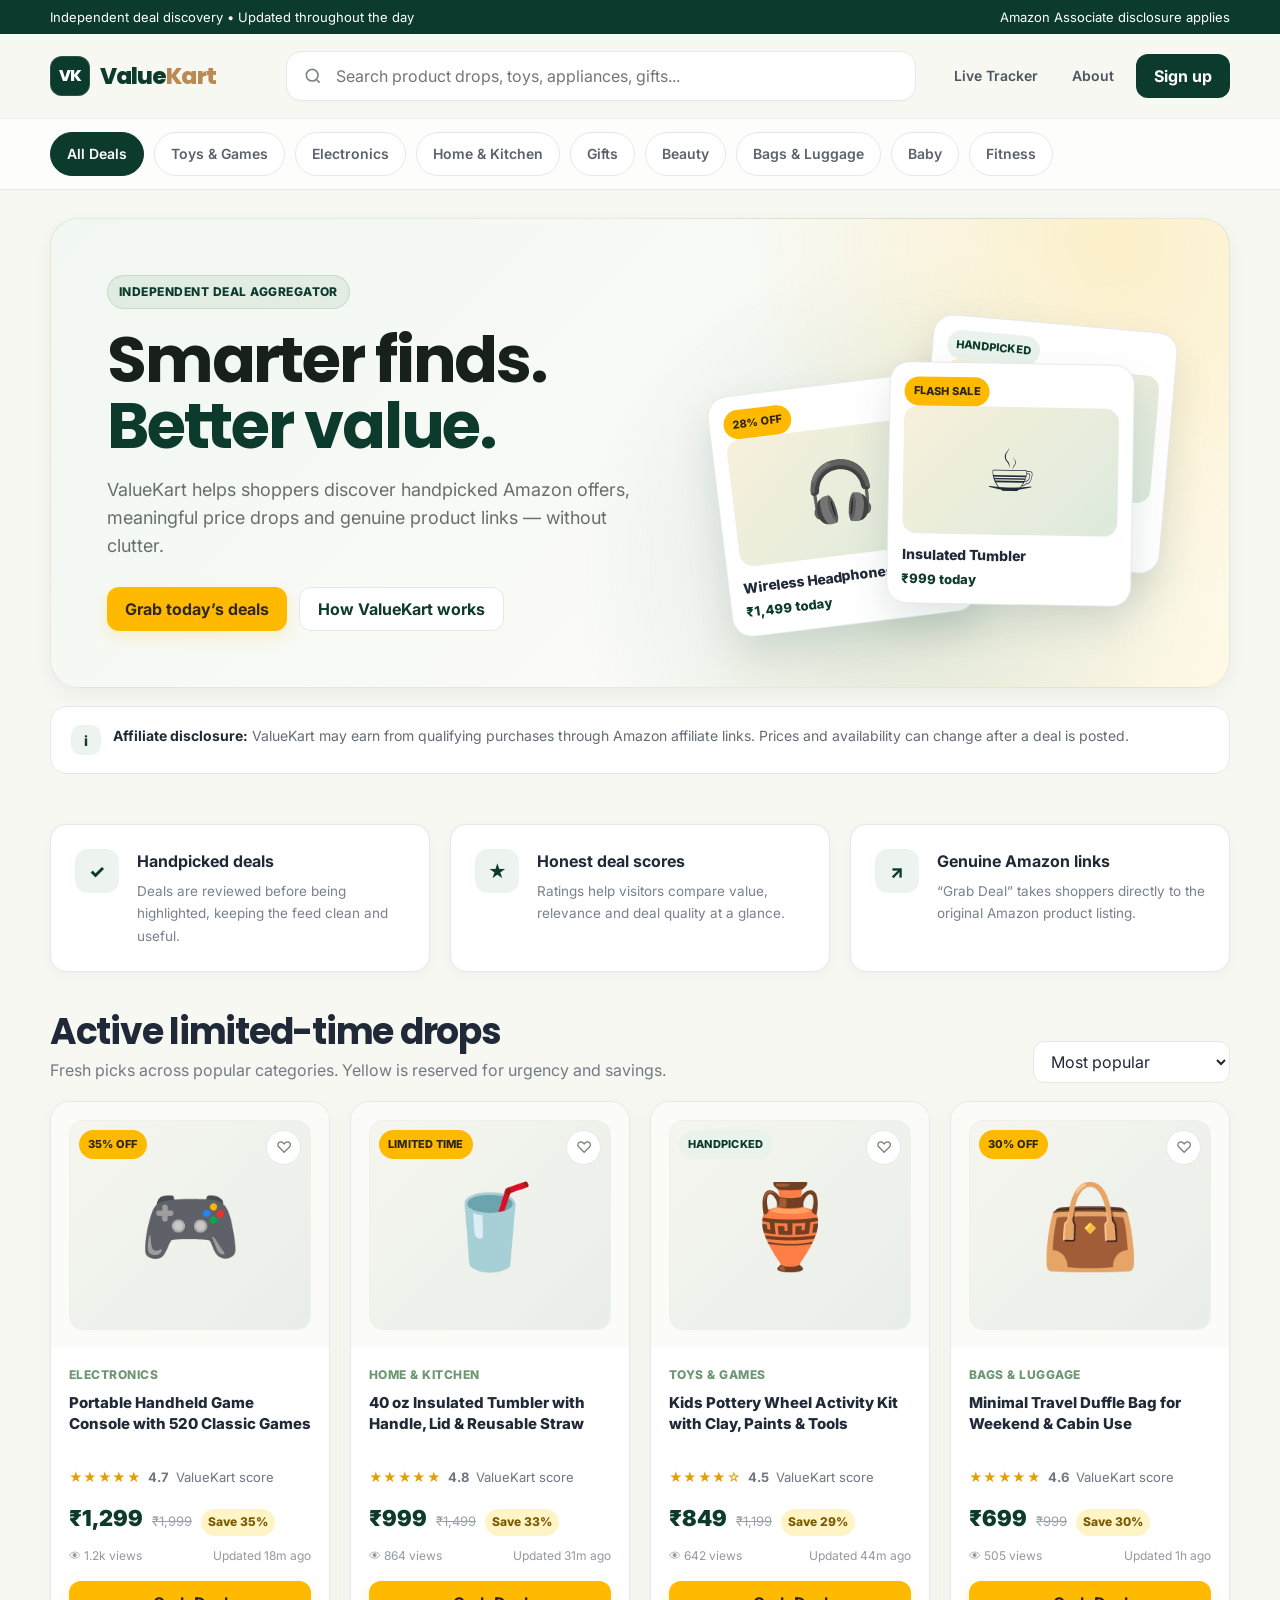
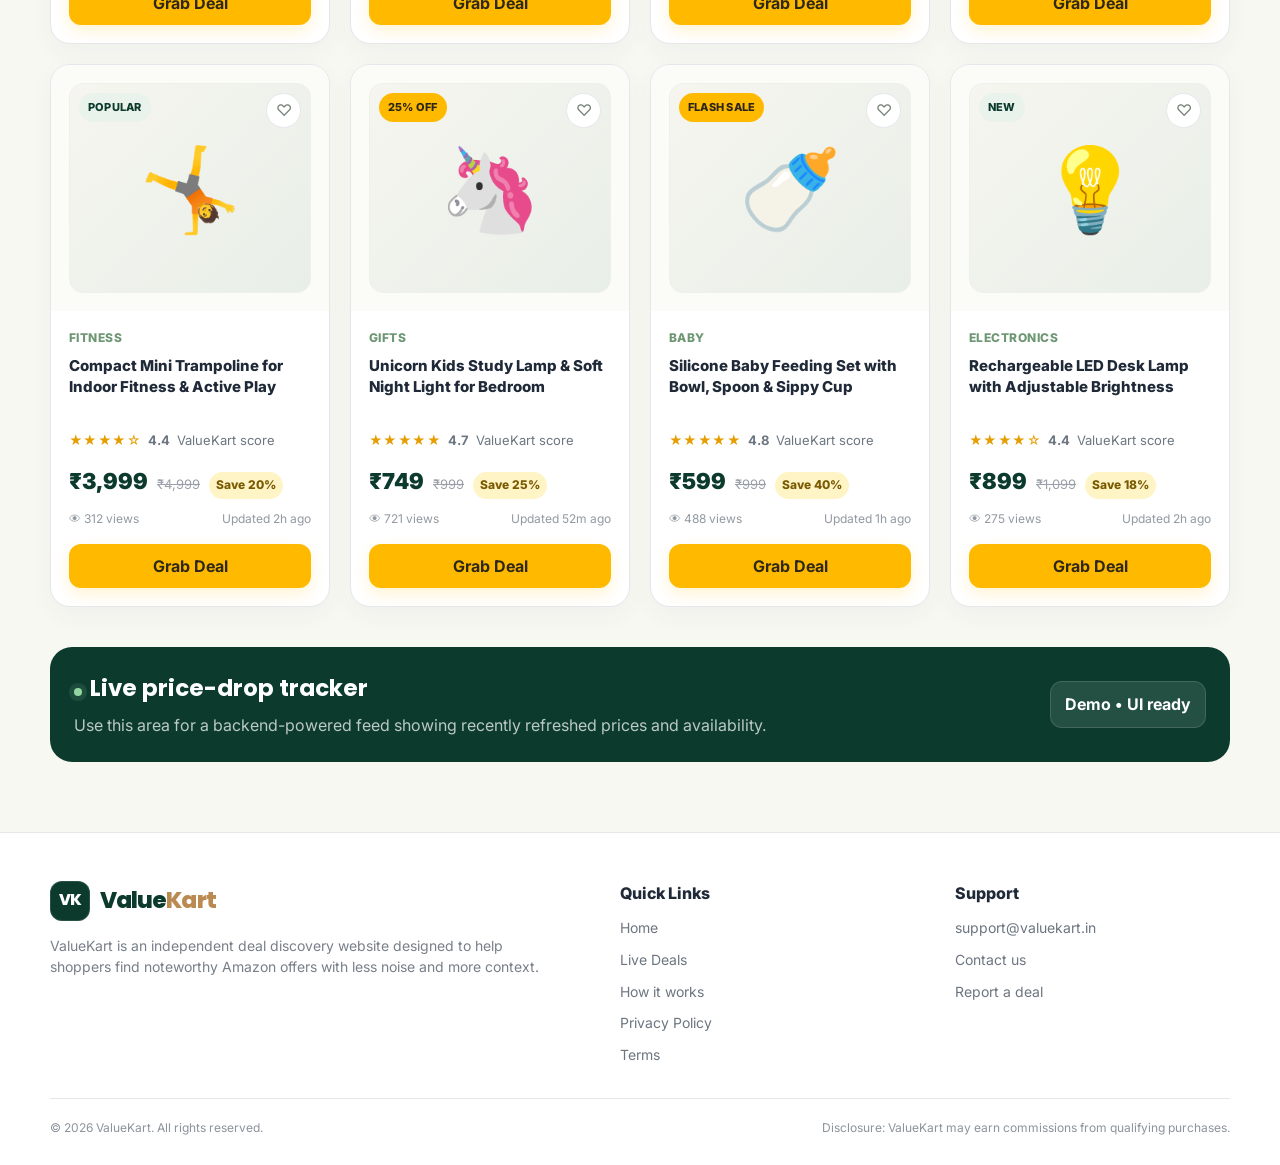
==== commit f6e2506f: "Add files via upload" ====
--- a/index.html
+++ b/index.html
@@ -37,6 +37,14 @@
     <div class="category-strip">
       <div class="container category-scroll" id="categoryStrip">
         <button class="category-chip active" data-category="all">All Deals</button>
+        <button class="category-chip" data-category="toys">Toys & Games</button>
+        <button class="category-chip" data-category="electronics">Electronics</button>
+        <button class="category-chip" data-category="home">Home & Kitchen</button>
+        <button class="category-chip" data-category="gifts">Gifts</button>
+        <button class="category-chip" data-category="beauty">Beauty</button>
+        <button class="category-chip" data-category="bags">Bags & Luggage</button>
+        <button class="category-chip" data-category="baby">Baby</button>
+        <button class="category-chip" data-category="fitness">Fitness</button>
       </div>
     </div>
   </header>
@@ -88,8 +96,47 @@
         </div>
       </div>
 
-      <div class="deals-grid" id="dealGrid"></div>
+      <div class="deals-grid" id="dealGrid">
+        <article class="deal-card" data-title="Portable Handheld Game Console 520 Games" data-category="electronics toys" data-price="1299" data-discount="35" data-popular="99">
+          <div class="card-media"><div class="product-art">🎮</div><div class="card-badges"><span class="badge badge-accent">35% off</span></div><button class="favorite" aria-label="Save deal">♡</button></div>
+          <div class="card-body"><span class="card-category">Electronics</span><div class="card-title">Portable Handheld Game Console with 520 Classic Games</div><div class="rating"><span class="stars">★★★★★</span><strong>4.7</strong><span>ValueKart score</span></div><div class="price-row"><span class="price">₹1,299</span><span class="mrp">₹1,999</span><span class="discount">Save 35%</span></div><div class="meta-row"><span>👁 1.2k views</span><span>Updated 18m ago</span></div><a class="btn btn-accent" href="deal.html?product=console">Grab Deal</a></div>
+        </article>
 
+        <article class="deal-card" data-title="40 oz Insulated Tumbler with Straw" data-category="home gifts" data-price="999" data-discount="33" data-popular="92">
+          <div class="card-media"><div class="product-art">🥤</div><div class="card-badges"><span class="badge badge-accent">Limited Time</span></div><button class="favorite" aria-label="Save deal">♡</button></div>
+          <div class="card-body"><span class="card-category">Home & Kitchen</span><div class="card-title">40 oz Insulated Tumbler with Handle, Lid & Reusable Straw</div><div class="rating"><span class="stars">★★★★★</span><strong>4.8</strong><span>ValueKart score</span></div><div class="price-row"><span class="price">₹999</span><span class="mrp">₹1,499</span><span class="discount">Save 33%</span></div><div class="meta-row"><span>👁 864 views</span><span>Updated 31m ago</span></div><a class="btn btn-accent" href="deal.html?product=tumbler">Grab Deal</a></div>
+        </article>
+
+        <article class="deal-card" data-title="Kids Pottery Wheel Activity Kit" data-category="toys gifts" data-price="849" data-discount="29" data-popular="88">
+          <div class="card-media"><div class="product-art">🏺</div><div class="card-badges"><span class="badge badge-green">Handpicked</span></div><button class="favorite" aria-label="Save deal">♡</button></div>
+          <div class="card-body"><span class="card-category">Toys & Games</span><div class="card-title">Kids Pottery Wheel Activity Kit with Clay, Paints & Tools</div><div class="rating"><span class="stars">★★★★☆</span><strong>4.5</strong><span>ValueKart score</span></div><div class="price-row"><span class="price">₹849</span><span class="mrp">₹1,199</span><span class="discount">Save 29%</span></div><div class="meta-row"><span>👁 642 views</span><span>Updated 44m ago</span></div><a class="btn btn-accent" href="deal.html?product=pottery">Grab Deal</a></div>
+        </article>
+
+        <article class="deal-card" data-title="Travel Duffle Bag Weekend Cabin Bag" data-category="bags gifts" data-price="699" data-discount="30" data-popular="81">
+          <div class="card-media"><div class="product-art">👜</div><div class="card-badges"><span class="badge badge-accent">30% off</span></div><button class="favorite" aria-label="Save deal">♡</button></div>
+          <div class="card-body"><span class="card-category">Bags & Luggage</span><div class="card-title">Minimal Travel Duffle Bag for Weekend & Cabin Use</div><div class="rating"><span class="stars">★★★★★</span><strong>4.6</strong><span>ValueKart score</span></div><div class="price-row"><span class="price">₹699</span><span class="mrp">₹999</span><span class="discount">Save 30%</span></div><div class="meta-row"><span>👁 505 views</span><span>Updated 1h ago</span></div><a class="btn btn-accent" href="deal.html?product=bag">Grab Deal</a></div>
+        </article>
+
+        <article class="deal-card" data-title="Mini Trampoline Fitness Jump" data-category="fitness toys" data-price="3999" data-discount="20" data-popular="75">
+          <div class="card-media"><div class="product-art">🤸</div><div class="card-badges"><span class="badge badge-green">Popular</span></div><button class="favorite" aria-label="Save deal">♡</button></div>
+          <div class="card-body"><span class="card-category">Fitness</span><div class="card-title">Compact Mini Trampoline for Indoor Fitness & Active Play</div><div class="rating"><span class="stars">★★★★☆</span><strong>4.4</strong><span>ValueKart score</span></div><div class="price-row"><span class="price">₹3,999</span><span class="mrp">₹4,999</span><span class="discount">Save 20%</span></div><div class="meta-row"><span>👁 312 views</span><span>Updated 2h ago</span></div><a class="btn btn-accent" href="deal.html?product=trampoline">Grab Deal</a></div>
+        </article>
+
+        <article class="deal-card" data-title="Unicorn Study Lamp Night Light" data-category="toys gifts home" data-price="749" data-discount="25" data-popular="87">
+          <div class="card-media"><div class="product-art">🦄</div><div class="card-badges"><span class="badge badge-accent">25% off</span></div><button class="favorite" aria-label="Save deal">♡</button></div>
+          <div class="card-body"><span class="card-category">Gifts</span><div class="card-title">Unicorn Kids Study Lamp & Soft Night Light for Bedroom</div><div class="rating"><span class="stars">★★★★★</span><strong>4.7</strong><span>ValueKart score</span></div><div class="price-row"><span class="price">₹749</span><span class="mrp">₹999</span><span class="discount">Save 25%</span></div><div class="meta-row"><span>👁 721 views</span><span>Updated 52m ago</span></div><a class="btn btn-accent" href="deal.html?product=lamp">Grab Deal</a></div>
+        </article>
+
+        <article class="deal-card" data-title="Baby Feeding Set Silicone" data-category="baby home" data-price="599" data-discount="40" data-popular="84">
+          <div class="card-media"><div class="product-art">🍼</div><div class="card-badges"><span class="badge badge-accent">Flash Sale</span></div><button class="favorite" aria-label="Save deal">♡</button></div>
+          <div class="card-body"><span class="card-category">Baby</span><div class="card-title">Silicone Baby Feeding Set with Bowl, Spoon & Sippy Cup</div><div class="rating"><span class="stars">★★★★★</span><strong>4.8</strong><span>ValueKart score</span></div><div class="price-row"><span class="price">₹599</span><span class="mrp">₹999</span><span class="discount">Save 40%</span></div><div class="meta-row"><span>👁 488 views</span><span>Updated 1h ago</span></div><a class="btn btn-accent" href="deal.html?product=baby">Grab Deal</a></div>
+        </article>
+
+        <article class="deal-card" data-title="Rechargeable Desk Lamp" data-category="electronics home" data-price="899" data-discount="18" data-popular="69">
+          <div class="card-media"><div class="product-art">💡</div><div class="card-badges"><span class="badge badge-green">New</span></div><button class="favorite" aria-label="Save deal">♡</button></div>
+          <div class="card-body"><span class="card-category">Electronics</span><div class="card-title">Rechargeable LED Desk Lamp with Adjustable Brightness</div><div class="rating"><span class="stars">★★★★☆</span><strong>4.4</strong><span>ValueKart score</span></div><div class="price-row"><span class="price">₹899</span><span class="mrp">₹1,099</span><span class="discount">Save 18%</span></div><div class="meta-row"><span>👁 275 views</span><span>Updated 2h ago</span></div><a class="btn btn-accent" href="deal.html?product=lamp2">Grab Deal</a></div>
+        </article>
+      </div>
 
       <div id="emptyState" style="display:none;padding:42px 0;text-align:center;color:#7a838e;">No matching deals found. Try a different keyword or category.</div>
 
@@ -104,7 +151,7 @@
     <div class="container">
       <div class="footer-grid">
         <div><a class="logo" href="index.html"><span class="logo-mark">VK</span><span class="logo-text">Value<span>Kart</span></span></a><p class="footer-copy">ValueKart is an independent deal discovery website designed to help shoppers find noteworthy Amazon offers with less noise and more context.</p></div>
-        <div><div class="footer-title">Quick Links</div><div class="footer-links"><a href="index.html">Home</a><a href="#deals">Live Deals</a><a href="#how">How it works</a><a href="#">Privacy Policy</a><a href="#">Terms</a><a href="admin.html">Admin</a></div></div>
+        <div><div class="footer-title">Quick Links</div><div class="footer-links"><a href="index.html">Home</a><a href="#deals">Live Deals</a><a href="#how">How it works</a><a href="#">Privacy Policy</a><a href="#">Terms</a></div></div>
         <div><div class="footer-title">Support</div><div class="footer-links"><a href="mailto:support@valuekart.in">support@valuekart.in</a><a href="#">Contact us</a><a href="#">Report a deal</a></div></div>
       </div>
       <div class="footer-bottom"><span>© 2026 ValueKart. All rights reserved.</span><span>Disclosure: ValueKart may earn commissions from qualifying purchases.</span></div>
@@ -112,7 +159,6 @@
   </footer>
 
   <div class="toast" id="toast"></div>
-  <script src="data.js"></script>
   <script src="script.js"></script>
 </body>
 </html>
--- a/styles.css
+++ b/styles.css
@@ -385,3 +385,60 @@
   .list-head { align-items: stretch; flex-direction: column; }
   .admin-search { max-width: none; }
 }
+
+/* Bulk upload */
+.bulk-upload-layout { display: grid; grid-template-columns: 1fr; gap: 20px; }
+.bulk-head, .bulk-preview-head { align-items: center; }
+.bulk-template-actions { display: flex; gap: 10px; flex-wrap: wrap; justify-content: flex-end; }
+.bulk-template-actions .btn { min-height: 40px; padding: 0 14px; font-size: 12px; }
+.bulk-dropzone { border: 1.5px dashed #cfd9d1; background: #fbfcf9; border-radius: 18px; min-height: 210px; padding: 30px; display: flex; flex-direction: column; align-items: center; justify-content: center; text-align: center; cursor: pointer; transition: .2s ease; outline: none; }
+.bulk-dropzone:hover, .bulk-dropzone:focus, .bulk-dropzone.dragover { border-color: var(--secondary); background: #f5f8f3; box-shadow: 0 0 0 4px rgba(109,151,115,.08); }
+.bulk-upload-icon { width: 52px; height: 52px; border-radius: 15px; display: grid; place-items: center; background: #edf3ee; color: var(--primary); font: 800 26px/1 Poppins,sans-serif; margin-bottom: 14px; }
+.bulk-dropzone strong { font: 800 17px/1.3 Poppins,sans-serif; color: var(--text); }
+.bulk-dropzone span { color: #6f7885; font-size: 13px; margin-top: 5px; }
+.bulk-dropzone small { color: #98a2b3; font-size: 11px; margin-top: 9px; }
+.bulk-file-bar { margin-top: 14px; padding: 13px 15px; border: 1px solid #e5e9e5; background: #fff; border-radius: 13px; display: flex; align-items: center; justify-content: space-between; gap: 16px; }
+.bulk-file-bar strong { display: block; font-size: 13px; }
+.bulk-file-bar small { display: block; color: #98a2b3; margin-top: 3px; font-size: 11px; }
+.bulk-options { display: grid; grid-template-columns: repeat(3,minmax(0,1fr)); gap: 12px; margin-top: 18px; }
+.bulk-option { border: 1px solid #e8ebe8; background: #fcfcfa; border-radius: 13px; padding: 12px 13px; display: flex; align-items: center; justify-content: space-between; gap: 12px; min-height: 54px; }
+.bulk-option > span { font-size: 12px; font-weight: 800; color: #344054; }
+.bulk-option select { border: 1px solid var(--border); background: #fff; border-radius: 10px; min-height: 36px; padding: 0 10px; color: var(--text); font-size: 11px; outline: none; max-width: 190px; }
+.bulk-option input[type="checkbox"] { width: 18px; height: 18px; accent-color: var(--primary); }
+.bulk-column-help { margin-top: 15px; border-radius: 12px; background: #f3f6f1; color: #667085; padding: 12px 14px; font-size: 12px; line-height: 1.55; }
+.bulk-column-help strong { color: var(--primary); }
+.bulk-column-help span { display: block; margin-top: 2px; }
+.bulk-summary { display: grid; grid-template-columns: repeat(4,minmax(0,1fr)); gap: 12px; margin-bottom: 18px; }
+.bulk-summary-item { border: 1px solid #e9ece9; background: #fbfcfa; border-radius: 14px; padding: 14px; }
+.bulk-summary-item span { display: block; color: #7b8491; font-size: 11px; font-weight: 700; }
+.bulk-summary-item strong { display: block; margin-top: 4px; font: 800 23px/1.1 Poppins,sans-serif; color: var(--primary); }
+.bulk-summary-item.error strong { color: #9b3f3f; }
+.bulk-empty-state { border: 1px dashed #d9dfda; border-radius: 15px; padding: 34px 20px; text-align: center; color: #98a2b3; font-size: 13px; background: #fcfcfa; }
+.bulk-table { min-width: 760px; }
+.bulk-row-title { min-width: 260px; }
+.bulk-row-title strong { display: block; font-size: 12px; line-height: 1.4; }
+.bulk-row-title small { display: block; color: #98a2b3; margin-top: 3px; font-size: 10px; }
+.bulk-validation { display: inline-flex; align-items: center; gap: 6px; border-radius: 999px; padding: 5px 8px; font-size: 10px; font-weight: 800; white-space: nowrap; }
+.bulk-validation.ready { background: #eaf4ec; color: var(--primary); }
+.bulk-validation.update { background: #eef2f7; color: #44546a; }
+.bulk-validation.skip { background: #f3f4f6; color: #667085; }
+.bulk-validation.error { background: #fff1f1; color: #9b3f3f; }
+.bulk-errors { margin-top: 16px; border: 1px solid #efdddd; background: #fffafa; border-radius: 13px; padding: 13px 14px; color: #8f4444; font-size: 11px; line-height: 1.55; }
+.bulk-errors strong { display: block; margin-bottom: 5px; color: #7f3535; }
+.bulk-errors ul { margin: 0; padding-left: 18px; }
+.bulk-errors li + li { margin-top: 3px; }
+
+@media (max-width: 900px) {
+  .bulk-options { grid-template-columns: 1fr; }
+  .bulk-head, .bulk-preview-head { align-items: flex-start; flex-direction: column; }
+  .bulk-template-actions { justify-content: flex-start; }
+}
+@media (max-width: 720px) {
+  .admin-tabs { width: 100%; overflow-x: auto; }
+  .admin-tab { white-space: nowrap; flex: 0 0 auto; }
+  .bulk-dropzone { min-height: 180px; padding: 22px 16px; }
+  .bulk-summary { grid-template-columns: 1fr 1fr; }
+  .bulk-preview-head .btn { width: 100%; }
+  .bulk-template-actions { width: 100%; }
+  .bulk-template-actions .btn { flex: 1 1 auto; }
+}
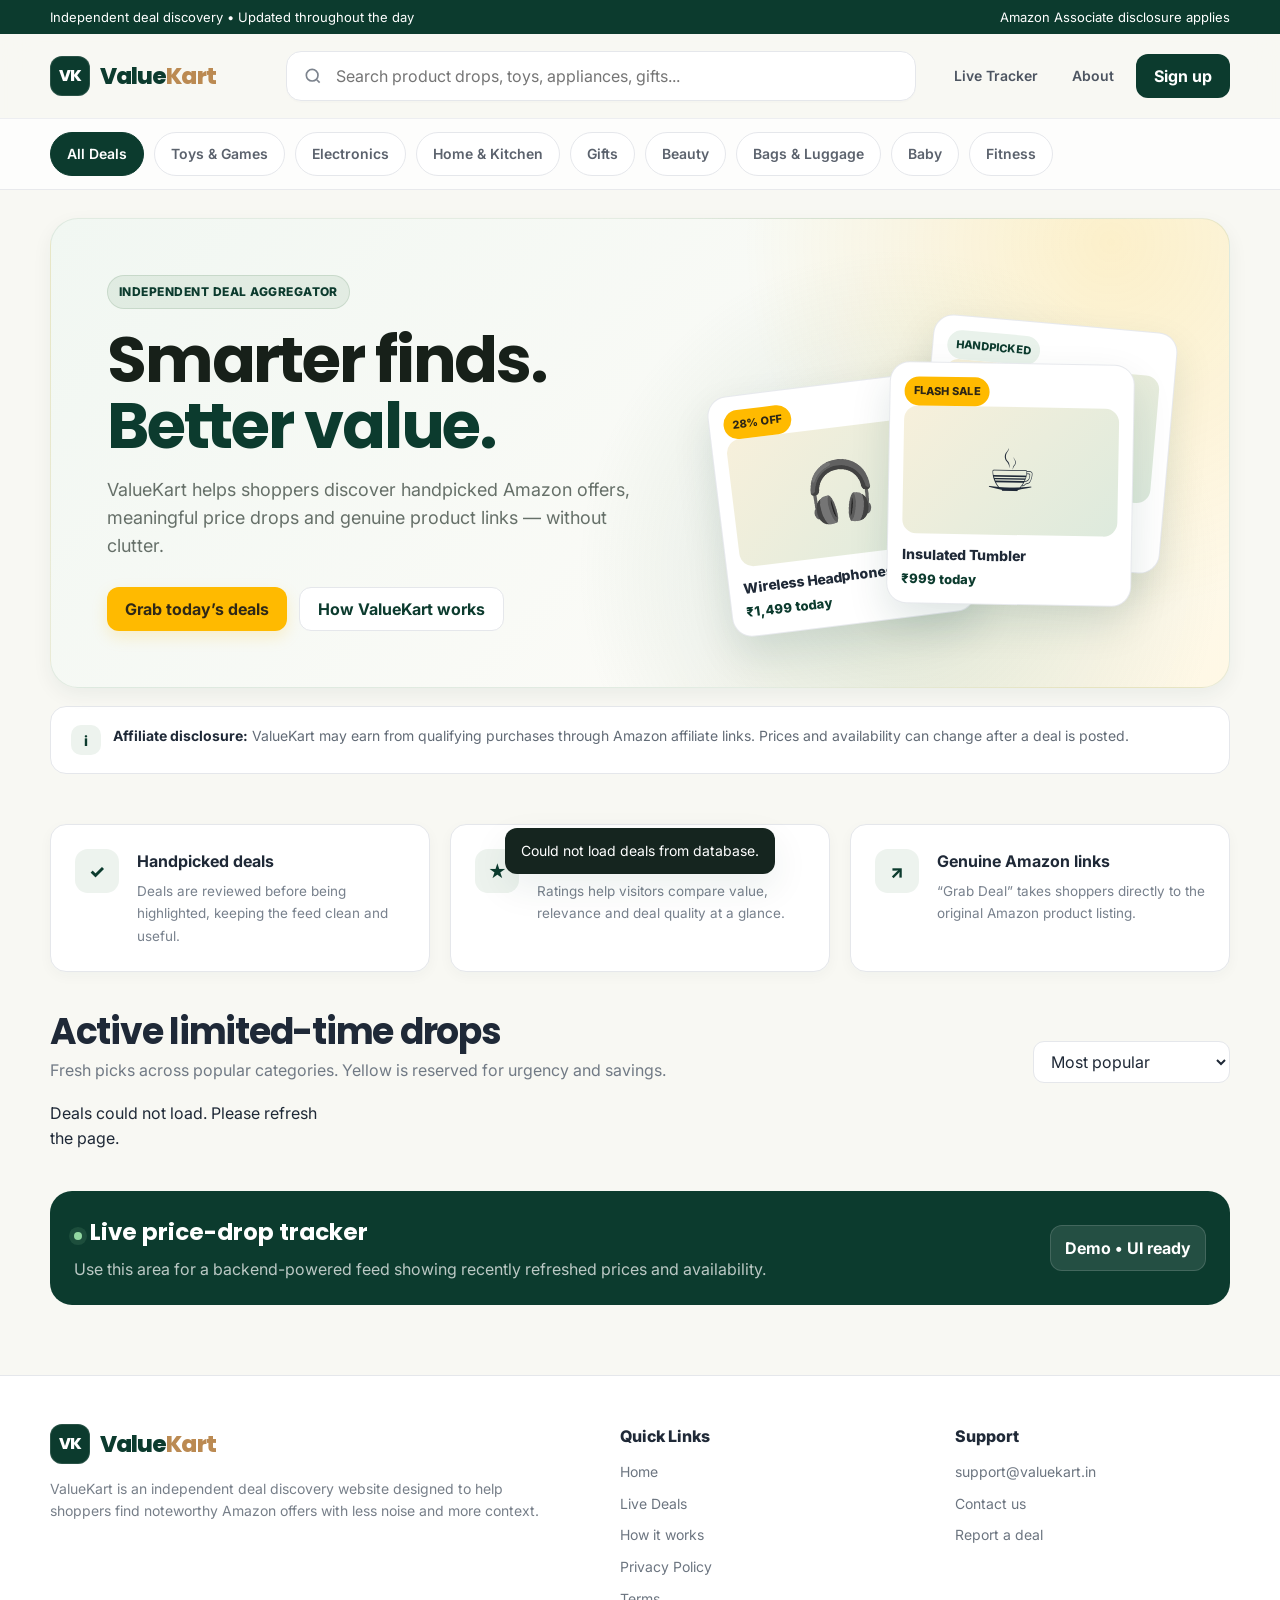
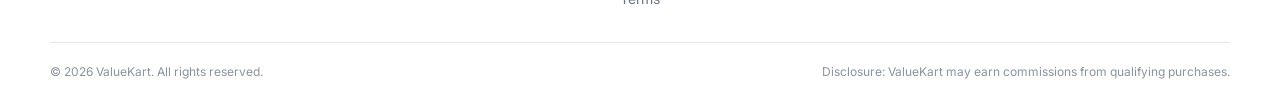
==== commit e2c39e77: "Add files via upload" ====
--- a/index.html
+++ b/index.html
@@ -159,6 +159,8 @@
   </footer>
 
   <div class="toast" id="toast"></div>
+  <script src="config.js"></script>
+  <script src="data.js"></script>
   <script src="script.js"></script>
 </body>
 </html>
--- a/styles.css
+++ b/styles.css
@@ -442,3 +442,46 @@
   .bulk-template-actions { width: 100%; }
   .bulk-template-actions .btn { flex: 1 1 auto; }
 }
+
+/* Admin authentication */
+.auth-body { min-height: 100vh; margin: 0; background: radial-gradient(circle at 50% -10%, #eef4ed 0, #f8f8f3 34%, #f6f7f3 75%); color: var(--text); }
+.auth-shell { width: min(100% - 36px, 520px); min-height: 100vh; margin: 0 auto; padding: 52px 0 38px; display: flex; flex-direction: column; align-items: center; justify-content: center; }
+.auth-logo { margin-bottom: 26px; }
+.auth-card { width: 100%; background: #fff; border: 1px solid var(--border); border-radius: 24px; padding: 34px; box-shadow: 0 18px 50px rgba(12,59,46,.08); }
+.auth-icon { width: 54px; height: 54px; display: grid; place-items: center; border-radius: 16px; background: #edf3ee; font-size: 24px; margin-bottom: 20px; }
+.auth-card h1 { margin: 10px 0 8px; font: 800 clamp(28px,5vw,38px)/1.08 Poppins,sans-serif; letter-spacing: -.04em; }
+.auth-subtitle { margin: 0 0 24px; color: #737d89; font-size: 14px; line-height: 1.6; }
+.auth-form { display: grid; gap: 17px; }
+.password-field { position: relative; }
+.password-field input { padding-right: 68px !important; }
+.password-toggle { position: absolute; top: 50%; right: 9px; transform: translateY(-50%); border: 0; background: #f3f5f1; color: var(--primary); border-radius: 8px; padding: 7px 9px; font-size: 10px; font-weight: 800; cursor: pointer; }
+.password-rules { margin-top: -4px; padding: 11px 13px; border-radius: 11px; background: #f5f7f3; color: #78817d; font-size: 11px; line-height: 1.5; }
+.password-rules strong { color: #47534d; margin-right: 5px; }
+.auth-submit { width: 100%; margin-top: 3px; }
+.auth-alert { margin-bottom: 18px; border: 1px solid #efd3d3; background: #fff7f7; color: #943e3e; border-radius: 12px; padding: 11px 13px; font-size: 12px; line-height: 1.45; }
+.auth-alert.success { border-color: #cfe3d3; background: #f4faf5; color: var(--primary); }
+.auth-security-row { margin-top: 22px; padding-top: 18px; border-top: 1px solid #edf0ed; display: flex; flex-wrap: wrap; gap: 8px; }
+.auth-security-row span { border: 1px solid #e4e9e4; background: #fbfcfa; color: #69736d; border-radius: 999px; padding: 6px 8px; font-size: 9px; font-weight: 800; }
+.auth-production-note { margin: 18px 8px 0; text-align: center; color: #7b8491; font-size: 10px; line-height: 1.55; }
+.auth-production-note strong { color: #5e6862; }
+.auth-back { margin-top: 15px; color: var(--primary); font-size: 12px; font-weight: 800; text-decoration: none; }
+.admin-user-chip { display: inline-flex; align-items: center; gap: 7px; padding: 7px 10px; border-radius: 999px; background: #edf3ee; color: var(--primary); font-size: 11px; font-weight: 800; }
+.admin-user-dot { width: 7px; height: 7px; border-radius: 50%; background: var(--secondary); box-shadow: 0 0 0 3px rgba(109,151,115,.12); }
+.admin-notice-secure { border-left-color: var(--primary); }
+.admin-layout-security { grid-template-columns: minmax(0,.9fr) minmax(0,1.1fr); }
+.security-status { display: inline-flex; align-items: center; gap: 7px; border-radius: 999px; padding: 6px 9px; background: #edf5ef; color: var(--primary); font-size: 10px; font-weight: 800; }
+.security-status > span { width: 7px; height: 7px; border-radius: 50%; background: var(--secondary); }
+.security-grid { display: grid; grid-template-columns: repeat(2,minmax(0,1fr)); gap: 10px; margin-bottom: 20px; }
+.security-item { border: 1px solid #edf0ed; background: #fcfcfa; border-radius: 13px; padding: 13px; }
+.security-item strong { display: block; color: #344054; font-size: 11px; margin-bottom: 4px; }
+.security-item span { color: #7b8491; font-size: 11px; line-height: 1.4; }
+.security-form { max-width: 620px; }
+@media (max-width: 1000px) { .admin-layout-security { grid-template-columns: 1fr; } }
+@media (max-width: 720px) {
+  .auth-shell { width: min(100% - 24px, 520px); padding: 28px 0; justify-content: flex-start; }
+  .auth-card { padding: 24px 20px; border-radius: 20px; }
+  .auth-security-row { gap: 6px; }
+  .admin-user-chip { display: none; }
+  .admin-logout { display: none; }
+  .security-grid { grid-template-columns: 1fr; }
+}
